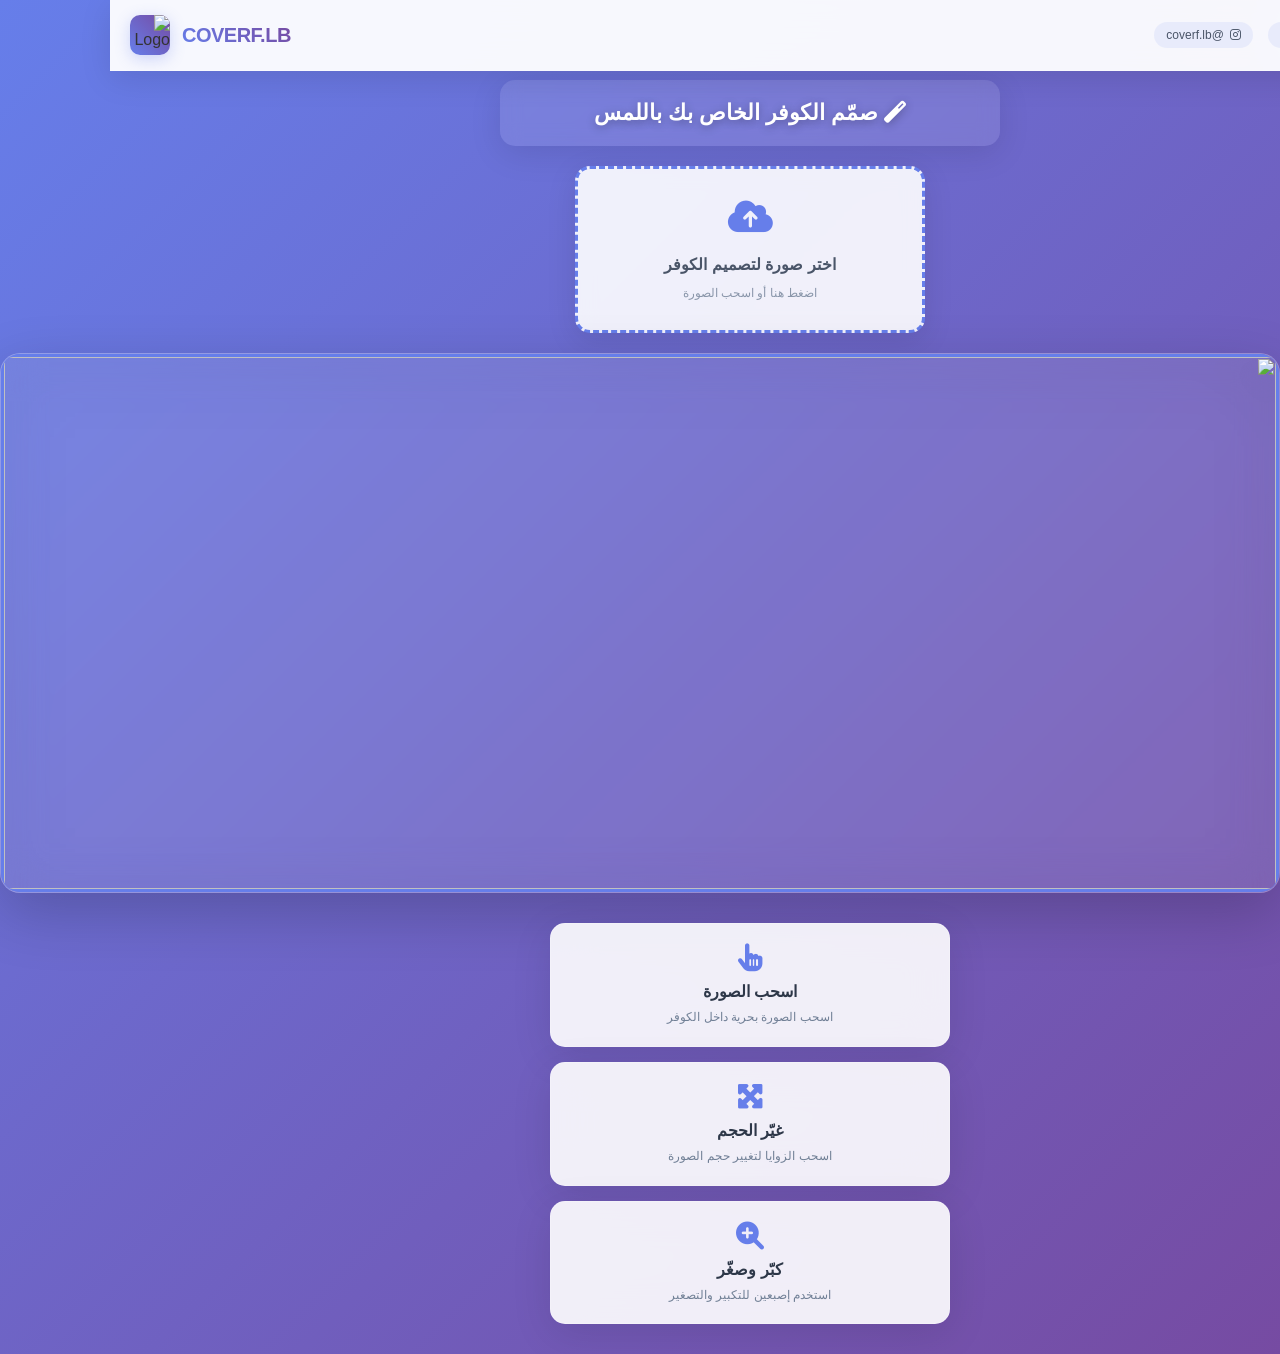
==== index.html @ 9c436636 "Add files via upload" ====
<!DOCTYPE html>
<html lang="ar">
<head>
  <meta charset="UTF-8" />
  <meta name="viewport" content="width=device-width, initial-scale=1.0" />
  <title>COVERF.LB - تصميم الكوفر</title>
  <link rel="stylesheet" href="style.css" />
  <link href="https://cdnjs.cloudflare.com/ajax/libs/font-awesome/6.0.0/css/all.min.css" rel="stylesheet">
</head>
<body>
  <header>
    <div class="contact-info">
      <span><i class="fas fa-phone"></i> 81 234 567</span>
      <span><i class="fab fa-instagram"></i> @coverf.lb</span>
    </div>
    <div class="logo-area">
      <div class="project-name">COVERF.LB</div>
      <img src="https://raw.githubusercontent.com/hassanfakih12345/coverf.lb/85bdb4f16e62a89a3a999e9afb97c471b215e4fc/logo.png" alt="Logo" />
    </div>
  </header>

  <div class="main-content">
    <h2><i class="fas fa-magic"></i> صمّم الكوفر الخاص بك باللمس</h2>

    <div class="upload-section">
      <label for="upload" class="upload-label">
        <i class="fas fa-cloud-upload-alt"></i>
        <span>اختر صورة لتصميم الكوفر</span>
        <small>اضغط هنا أو اسحب الصورة</small>
      </label>
      <input type="file" id="upload" accept="image/*" />
    </div>

    <div id="cover-container">
      <div id="user-image-wrapper" hidden>
        <img id="user-image" src="" alt="صورة الزبون" draggable="false" />
        <div class="resize-handle tl" title="تغيير الحجم من الزاوية العلوية اليسرى"></div>
        <div class="resize-handle tr" title="تغيير الحجم من الزاوية العلوية اليمنى"></div>
        <div class="resize-handle bl" title="تغيير الحجم من الزاوية السفلية اليسرى"></div>
        <div class="resize-handle br" title="تغيير الحجم من الزاوية السفلية اليمنى"></div>
      </div>
      <img src="https://raw.githubusercontent.com/hassanfakih12345/coverf.lb/97e899d6d6286a9e9ec61e008ecd0351687042ef/iphone%2011.png" id="template" />
    </div>

    <div class="instructions">
      <div class="instruction-card">
        <i class="fas fa-hand-pointer"></i>
        <h3>اسحب الصورة</h3>
        <p>اسحب الصورة بحرية داخل الكوفر</p>
      </div>
      <div class="instruction-card">
        <i class="fas fa-expand-arrows-alt"></i>
        <h3>غيّر الحجم</h3>
        <p>اسحب الزوايا لتغيير حجم الصورة</p>
      </div>
      <div class="instruction-card">
        <i class="fas fa-search-plus"></i>
        <h3>كبّر وصغّر</h3>
        <p>استخدم إصبعين للتكبير والتصغير</p>
      </div>
    </div>
  </div>

  <script src="script.js"></script>
</body>
</html>
---- style.css ----
* {
  margin: 0;
  padding: 0;
  box-sizing: border-box;
}

body {
  font-family: 'Segoe UI', Tahoma, Geneva, Verdana, sans-serif;
  direction: rtl;
  background: linear-gradient(135deg, #667eea 0%, #764ba2 100%);
  min-height: 100vh;
  user-select: none;
  color: #333;
  overflow-x: hidden;
}

header {
  display: flex;
  justify-content: space-between;
  align-items: center;
  background: rgba(255, 255, 255, 0.95);
  backdrop-filter: blur(20px);
  padding: 15px 20px;
  box-shadow: 0 8px 32px rgba(0, 0, 0, 0.1);
  border-bottom: 1px solid rgba(255, 255, 255, 0.2);
  position: fixed;
  top: 0;
  left: 0;
  right: 0;
  z-index: 1000;
  transition: transform 0.3s ease;
}

header.hidden {
  transform: translateY(-100%);
}

.logo-area {
  display: flex;
  align-items: center;
  gap: 12px;
  order: 2;
}

.logo-area img {
  width: 40px;
  height: 40px;
  border-radius: 10px;
  background: linear-gradient(45deg, #667eea, #764ba2);
  object-fit: cover;
  box-shadow: 0 4px 15px rgba(102, 126, 234, 0.3);
  transition: transform 0.3s ease;
}

.logo-area img:hover {
  transform: scale(1.05);
}

.project-name {
  color: #2d3748;
  font-weight: 700;
  font-size: 20px;
  letter-spacing: -0.5px;
  background: linear-gradient(45deg, #667eea, #764ba2);
  -webkit-background-clip: text;
  -webkit-text-fill-color: transparent;
  background-clip: text;
}

.contact-info {
  text-align: left;
  display: flex;
  gap: 15px;
  order: 1;
}

.contact-info span {
  display: flex;
  align-items: center;
  gap: 6px;
  padding: 6px 12px;
  background: rgba(102, 126, 234, 0.1);
  border-radius: 20px;
  font-size: 12px;
  font-weight: 500;
  color: #4a5568;
  transition: all 0.3s ease;
}

.contact-info span:hover {
  background: rgba(102, 126, 234, 0.2);
  transform: translateY(-2px);
}

.main-content {
  max-width: 1200px;
  margin: 0 auto;
  padding: 0 15px;
  margin-top: 80px;
}

h2 {
  text-align: center;
  padding: 20px 15px;
  margin: 15px 0;
  font-size: 22px;
  font-weight: 600;
  color: white;
  text-shadow: 0 2px 10px rgba(0, 0, 0, 0.3);
  background: rgba(255, 255, 255, 0.1);
  backdrop-filter: blur(10px);
  border-radius: 15px;
  margin: 15px auto;
  max-width: 500px;
  box-shadow: 0 8px 32px rgba(0, 0, 0, 0.1);
}

.upload-section {
  position: relative;
  margin: 20px auto;
  max-width: 350px;
}

.upload-label {
  display: flex;
  flex-direction: column;
  align-items: center;
  gap: 12px;
  padding: 30px 20px;
  background: rgba(255, 255, 255, 0.9);
  border: 3px dashed #667eea;
  border-radius: 15px;
  cursor: pointer;
  transition: all 0.3s ease;
  backdrop-filter: blur(10px);
  box-shadow: 0 8px 30px rgba(0, 0, 0, 0.1);
  text-align: center;
}

.upload-label:hover {
  background: rgba(255, 255, 255, 1);
  border-color: #764ba2;
  transform: translateY(-3px);
  box-shadow: 0 12px 40px rgba(0, 0, 0, 0.15);
}

.upload-label i {
  font-size: 36px;
  color: #667eea;
  margin-bottom: 8px;
}

.upload-label span {
  font-size: 16px;
  font-weight: 600;
  color: #4a5568;
}

.upload-label small {
  font-size: 12px;
  color: #718096;
  opacity: 0.8;
}

#upload {
  position: absolute;
  opacity: 0;
  pointer-events: none;
}

#cover-container {
  position: relative;
  width: 100vw;
  height: 60vh;
  margin: 20px 0;
  background: rgba(255, 255, 255, 0.1);
  backdrop-filter: blur(20px);
  border-radius: 20px;
  padding: 15px;
  box-shadow: 0 20px 60px rgba(0, 0, 0, 0.2);
  border: 1px solid rgba(255, 255, 255, 0.2);
  overflow: hidden;
  display: flex;
  align-items: center;
  justify-content: center;
  left: 50%;
  transform: translateX(-50%);
  max-width: 100vw;
}

#template {
  width: 100%;
  height: 100%;
  position: absolute;
  top: 0;
  left: 0;
  z-index: 2;
  pointer-events: none;
  border-radius: 12px;
  filter: drop-shadow(0 10px 30px rgba(0, 0, 0, 0.3));
  border: 3px solid #667eea;
  box-shadow: 0 0 0 2px rgba(102, 126, 234, 0.3);
  object-fit: contain;
  max-width: 100%;
  max-height: 100%;
}

#user-image-wrapper {
  position: absolute;
  top: 0;
  left: 0;
  z-index: 1;
  cursor: move;
  user-select: none;
  border-radius: 8px;
  overflow: hidden;
  box-shadow: 0 8px 25px rgba(0, 0, 0, 0.2);
  max-width: 100%;
  max-height: 100%;
  transform-origin: center;
}

#user-image {
  display: block;
  width: 200px;
  height: 280px;
  pointer-events: none;
  object-fit: cover;
  border-radius: 8px;
  max-width: 100%;
  max-height: 100%;
  transform-origin: center;
}

.resize-handle {
  width: 20px;
  height: 20px;
  background: linear-gradient(45deg, #667eea, #764ba2);
  border: 3px solid white;
  position: absolute;
  border-radius: 50%;
  z-index: 10;
  box-shadow: 0 4px 15px rgba(0, 0, 0, 0.3);
  transition: all 0.3s ease;
  cursor: pointer;
  touch-action: none;
}

.resize-handle:hover {
  transform: scale(1.2);
  box-shadow: 0 6px 20px rgba(0, 0, 0, 0.4);
}

.resize-handle.br {
  bottom: -10px;
  right: -10px;
  cursor: se-resize;
}

.resize-handle.bl {
  bottom: -10px;
  left: -10px;
  cursor: sw-resize;
}

.resize-handle.tr {
  top: -10px;
  right: -10px;
  cursor: ne-resize;
}

.resize-handle.tl {
  top: -10px;
  left: -10px;
  cursor: nw-resize;
}

.instructions {
  display: grid;
  grid-template-columns: 1fr;
  gap: 15px;
  margin: 30px auto;
  max-width: 400px;
}

.instruction-card {
  background: rgba(255, 255, 255, 0.9);
  backdrop-filter: blur(20px);
  padding: 20px 15px;
  border-radius: 15px;
  text-align: center;
  box-shadow: 0 10px 40px rgba(0, 0, 0, 0.1);
  border: 1px solid rgba(255, 255, 255, 0.2);
  transition: all 0.3s ease;
}

.instruction-card:hover {
  transform: translateY(-3px);
  box-shadow: 0 15px 50px rgba(0, 0, 0, 0.15);
  background: rgba(255, 255, 255, 1);
}

.instruction-card i {
  font-size: 28px;
  color: #667eea;
  margin-bottom: 10px;
  display: block;
}

.instruction-card h3 {
  font-size: 16px;
  font-weight: 600;
  color: #2d3748;
  margin-bottom: 8px;
}

.instruction-card p {
  font-size: 12px;
  color: #718096;
  line-height: 1.4;
}

/* Loading animation for upload */
.upload-label.loading {
  pointer-events: none;
  opacity: 0.7;
}

.upload-label.loading i {
  animation: spin 1s linear infinite;
}

@keyframes spin {
  from { transform: rotate(0deg); }
  to { transform: rotate(360deg); }
}

/* Success state for upload */
.upload-label.success {
  border-color: #48bb78;
  background: rgba(72, 187, 120, 0.1);
}

.upload-label.success i {
  color: #48bb78;
}

/* Smooth page load animation */
.main-content {
  animation: fadeInUp 0.8s ease-out;
}

@keyframes fadeInUp {
  from {
    opacity: 0;
    transform: translateY(30px);
  }
  to {
    opacity: 1;
    transform: translateY(0);
  }
}

/* Hover effects for instruction cards */
.instruction-card:hover i {
  transform: scale(1.1);
  transition: transform 0.3s ease;
}

/* Mobile-specific optimizations */
@media (max-width: 768px) {
  header {
    flex-direction: row;
    gap: 10px;
    padding: 10px 15px;
  }
  
  .contact-info {
    flex-direction: row;
    gap: 8px;
    order: 1;
  }
  
  .contact-info span {
    font-size: 10px;
    padding: 4px 8px;
    gap: 4px;
  }
  
  .project-name {
    font-size: 16px;
  }
  
  .logo-area {
    order: 2;
    gap: 8px;
  }
  
  .logo-area img {
    width: 30px;
    height: 30px;
  }
  
  .main-content {
    margin-top: 70px;
    padding: 0 10px;
  }
  
  #cover-container {
    width: 100vw;
    height: 50vh;
    margin: 15px 0;
    padding: 10px;
    left: 50%;
    transform: translateX(-50%);
  }
  
  h2 {
    font-size: 18px;
    padding: 15px 12px;
  }
  
  .upload-label {
    padding: 25px 15px;
  }
  
  .upload-label i {
    font-size: 32px;
  }
  
  .upload-label span {
    font-size: 14px;
  }
  
  .upload-label small {
    font-size: 11px;
  }
  
  #user-image {
    width: 150px;
    height: 200px;
  }
  
  .resize-handle {
    width: 18px;
    height: 18px;
  }
}

@media (max-width: 480px) {
  header {
    padding: 8px 12px;
  }
  
  .contact-info {
    gap: 6px;
  }
  
  .contact-info span {
    font-size: 9px;
    padding: 3px 6px;
  }
  
  .project-name {
    font-size: 14px;
  }
  
  .logo-area img {
    width: 28px;
    height: 28px;
  }
  
  .main-content {
    padding: 0 5px;
    margin-top: 65px;
  }
  
  #cover-container {
    width: 100vw;
    height: 45vh;
    margin: 10px 0;
    padding: 8px;
  }
  
  #user-image {
    width: 120px;
    height: 160px;
  }
  
  .instructions {
    margin: 20px auto;
  }
  
  .instruction-card {
    padding: 15px 12px;
  }
  
  .instruction-card i {
    font-size: 24px;
  }
  
  .instruction-card h3 {
    font-size: 14px;
  }
  
  .instruction-card p {
    font-size: 11px;
  }
}

/* Touch-friendly interactions */
@media (hover: none) and (pointer: coarse) {
  .resize-handle {
    width: 24px;
    height: 24px;
  }
  
  .upload-label {
    padding: 35px 25px;
  }
  
  #cover-container {
    height: 55vh;
  }
}

/* Custom scrollbar */
::-webkit-scrollbar {
  width: 6px;
}

::-webkit-scrollbar-track {
  background: rgba(255, 255, 255, 0.1);
  border-radius: 8px;
}

::-webkit-scrollbar-thumb {
  background: linear-gradient(45deg, #667eea, #764ba2);
  border-radius: 8px;
}

::-webkit-scrollbar-thumb:hover {
  background: linear-gradient(45deg, #764ba2, #667eea);
}
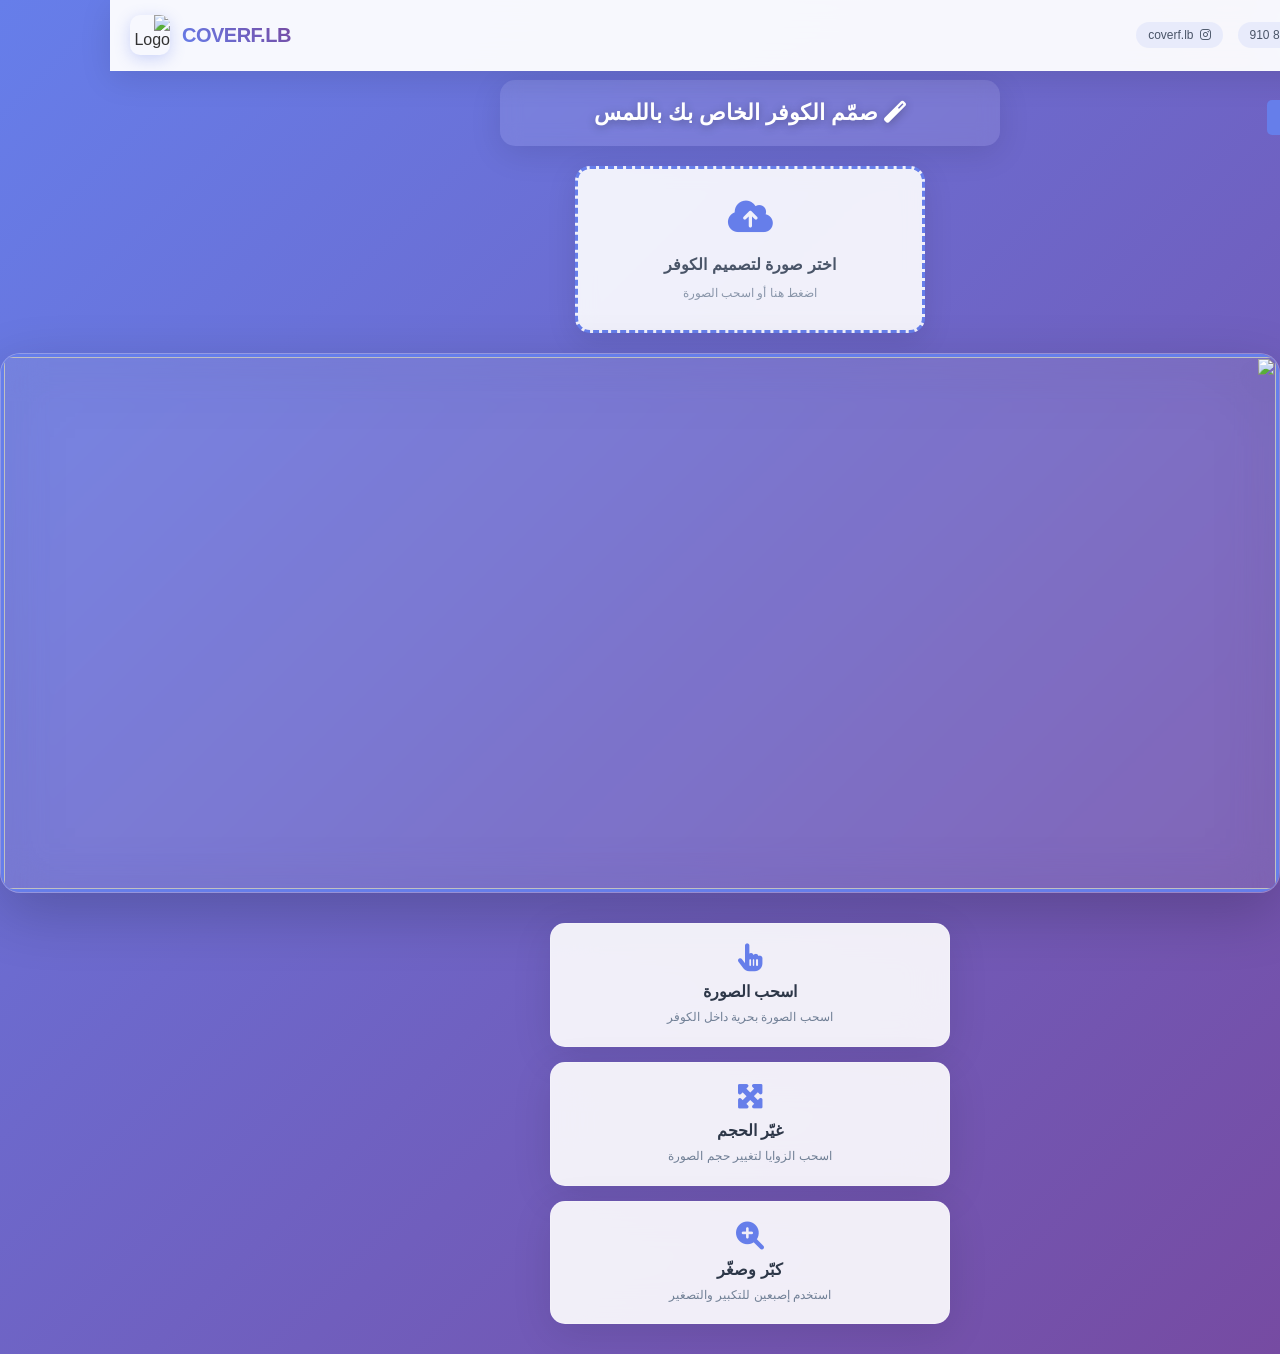
==== commit 53bb0488: "Add files via upload" ====
--- a/index.html
+++ b/index.html
@@ -10,8 +10,12 @@
 <body>
   <header>
     <div class="contact-info">
-      <span><i class="fas fa-phone"></i> 81 234 567</span>
-      <span><i class="fab fa-instagram"></i> @coverf.lb</span>
+      <a href="https://wa.me/96176896910" target="_blank" class="contact-link">
+        <span><i class="fas fa-phone"></i> +961 76 896 910</span>
+      </a>
+      <a href="https://www.instagram.com/coverf.lb?igsh=MTZxbmduejZoYmgzeQ%3D%3D&utm_source=qr" target="_blank" class="contact-link">
+        <span><i class="fab fa-instagram"></i> coverf.lb</span>
+      </a>
     </div>
     <div class="logo-area">
       <div class="project-name">COVERF.LB</div>
--- a/style.css
+++ b/style.css
@@ -46,10 +46,10 @@
   width: 40px;
   height: 40px;
   border-radius: 10px;
-  background: linear-gradient(45deg, #667eea, #764ba2);
   object-fit: cover;
   box-shadow: 0 4px 15px rgba(102, 126, 234, 0.3);
   transition: transform 0.3s ease;
+  background: transparent;
 }
 
 .logo-area img:hover {
@@ -72,6 +72,16 @@
   display: flex;
   gap: 15px;
   order: 1;
+}
+
+.contact-link {
+  text-decoration: none;
+  color: inherit;
+  transition: all 0.3s ease;
+}
+
+.contact-link:hover {
+  transform: translateY(-2px);
 }
 
 .contact-info span {
@@ -203,6 +213,10 @@
   object-fit: contain;
   max-width: 100%;
   max-height: 100%;
+  user-select: none;
+  -webkit-user-select: none;
+  -moz-user-select: none;
+  -ms-user-select: none;
 }
 
 #user-image-wrapper {
@@ -215,9 +229,10 @@
   border-radius: 8px;
   overflow: hidden;
   box-shadow: 0 8px 25px rgba(0, 0, 0, 0.2);
-  max-width: 100%;
-  max-height: 100%;
+  max-width: none;
+  max-height: none;
   transform-origin: center;
+  display: none;
 }
 
 #user-image {
@@ -227,14 +242,15 @@
   pointer-events: none;
   object-fit: cover;
   border-radius: 8px;
-  max-width: 100%;
-  max-height: 100%;
+  max-width: none;
+  max-height: none;
   transform-origin: center;
+  background-color: rgba(255, 255, 255, 0.1);
 }
 
 .resize-handle {
-  width: 20px;
-  height: 20px;
+  width: 24px;
+  height: 24px;
   background: linear-gradient(45deg, #667eea, #764ba2);
   border: 3px solid white;
   position: absolute;
@@ -244,34 +260,44 @@
   transition: all 0.3s ease;
   cursor: pointer;
   touch-action: none;
+  user-select: none;
+  -webkit-user-select: none;
+  -moz-user-select: none;
+  -ms-user-select: none;
 }
 
 .resize-handle:hover {
-  transform: scale(1.2);
-  box-shadow: 0 6px 20px rgba(0, 0, 0, 0.4);
+  transform: scale(1.3);
+  box-shadow: 0 8px 25px rgba(0, 0, 0, 0.4);
+  background: linear-gradient(45deg, #764ba2, #667eea);
+}
+
+.resize-handle:active {
+  transform: scale(1.1);
+  box-shadow: 0 6px 20px rgba(0, 0, 0, 0.5);
 }
 
 .resize-handle.br {
-  bottom: -10px;
-  right: -10px;
+  bottom: -12px;
+  right: -12px;
   cursor: se-resize;
 }
 
 .resize-handle.bl {
-  bottom: -10px;
-  left: -10px;
+  bottom: -12px;
+  left: -12px;
   cursor: sw-resize;
 }
 
 .resize-handle.tr {
-  top: -10px;
-  right: -10px;
+  top: -12px;
+  right: -12px;
   cursor: ne-resize;
 }
 
 .resize-handle.tl {
-  top: -10px;
-  left: -10px;
+  top: -12px;
+  left: -12px;
   cursor: nw-resize;
 }
 
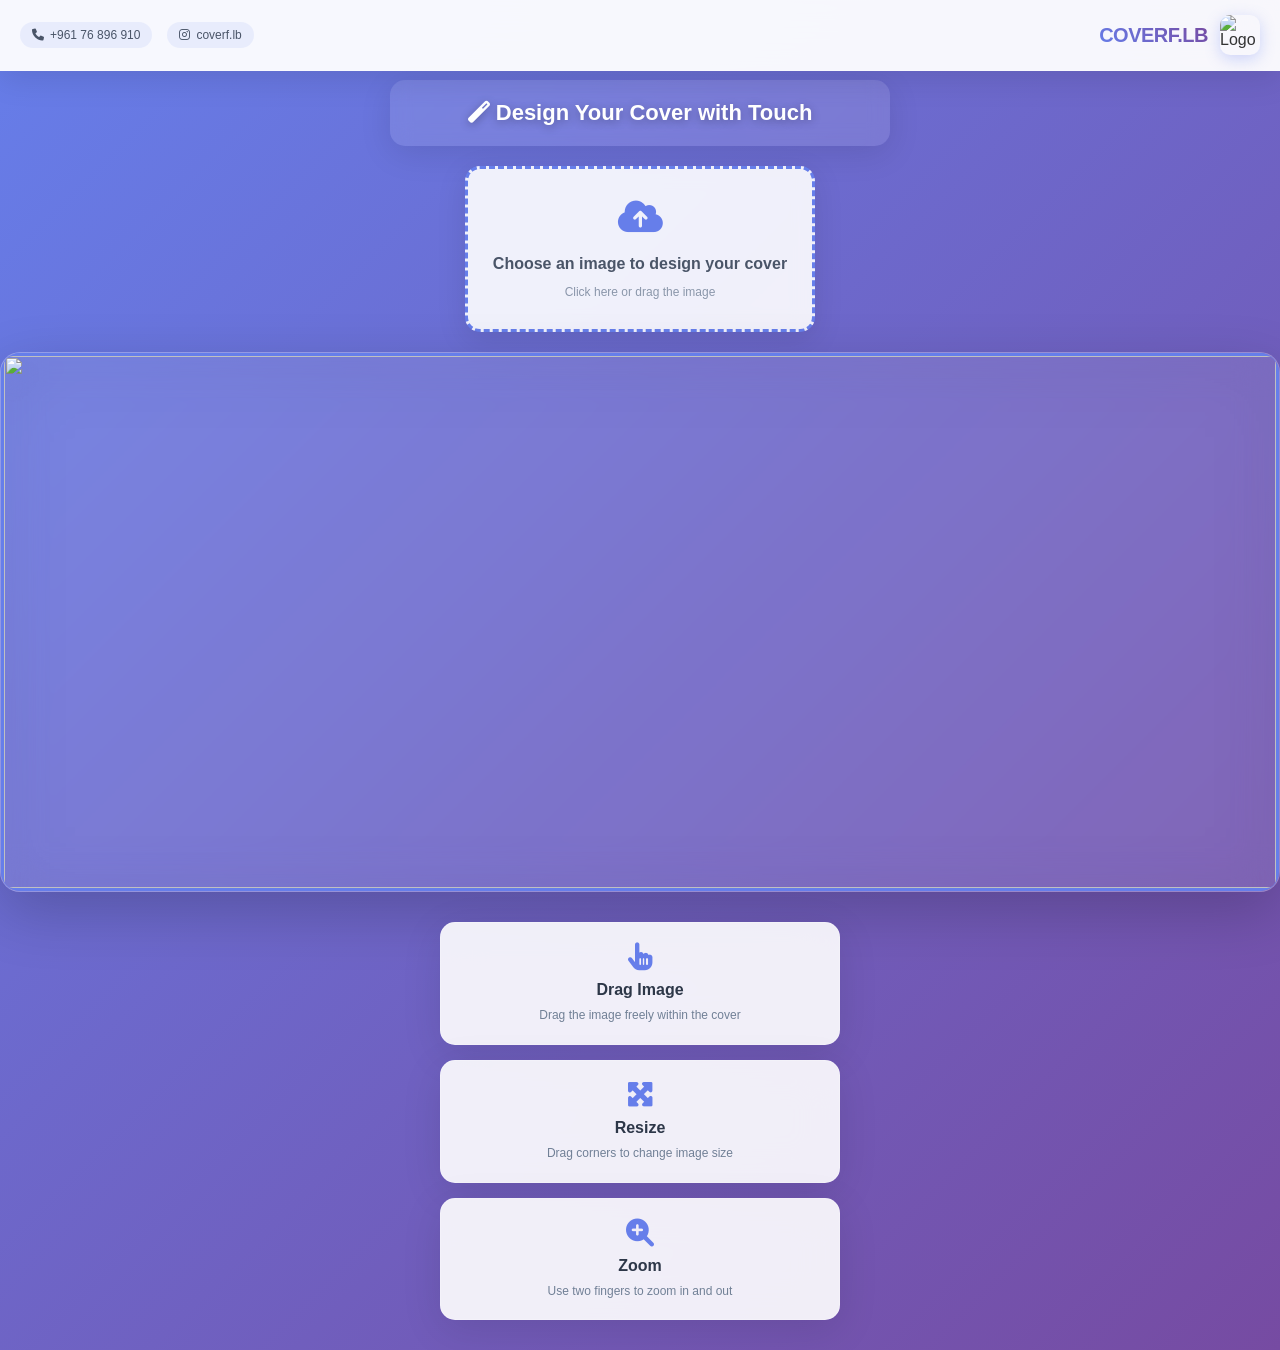
==== commit 30a85cc1: "Add files via upload" ====
--- a/index.html
+++ b/index.html
@@ -1,9 +1,9 @@
 <!DOCTYPE html>
-<html lang="ar">
+<html lang="en">
 <head>
   <meta charset="UTF-8" />
   <meta name="viewport" content="width=device-width, initial-scale=1.0" />
-  <title>COVERF.LB - تصميم الكوفر</title>
+  <title>COVERF.LB - Cover Design</title>
   <link rel="stylesheet" href="style.css" />
   <link href="https://cdnjs.cloudflare.com/ajax/libs/font-awesome/6.0.0/css/all.min.css" rel="stylesheet">
 </head>
@@ -19,29 +19,29 @@
     </div>
     <div class="logo-area">
       <div class="project-name">COVERF.LB</div>
-      <img src="https://raw.githubusercontent.com/hassanfakih12345/coverf.lb/85bdb4f16e62a89a3a999e9afb97c471b215e4fc/logo.png" alt="Logo" />
+      <img src="https://raw.githubusercontent.com/hassanfakih12345/coverf.lb/85bdb4f16e62a89a3a999e9afb97c471b2154fc/logo.png" alt="Logo" />
     </div>
   </header>
 
   <div class="main-content">
-    <h2><i class="fas fa-magic"></i> صمّم الكوفر الخاص بك باللمس</h2>
+    <h2><i class="fas fa-magic"></i> Design Your Cover with Touch</h2>
 
     <div class="upload-section">
       <label for="upload" class="upload-label">
         <i class="fas fa-cloud-upload-alt"></i>
-        <span>اختر صورة لتصميم الكوفر</span>
-        <small>اضغط هنا أو اسحب الصورة</small>
+        <span>Choose an image to design your cover</span>
+        <small>Click here or drag the image</small>
       </label>
       <input type="file" id="upload" accept="image/*" />
     </div>
 
     <div id="cover-container">
       <div id="user-image-wrapper" hidden>
-        <img id="user-image" src="" alt="صورة الزبون" draggable="false" />
-        <div class="resize-handle tl" title="تغيير الحجم من الزاوية العلوية اليسرى"></div>
-        <div class="resize-handle tr" title="تغيير الحجم من الزاوية العلوية اليمنى"></div>
-        <div class="resize-handle bl" title="تغيير الحجم من الزاوية السفلية اليسرى"></div>
-        <div class="resize-handle br" title="تغيير الحجم من الزاوية السفلية اليمنى"></div>
+        <img id="user-image" src="" alt="Customer Image" draggable="false" />
+        <div class="resize-handle tl" title="Resize from top-left corner"></div>
+        <div class="resize-handle tr" title="Resize from top-right corner"></div>
+        <div class="resize-handle bl" title="Resize from bottom-left corner"></div>
+        <div class="resize-handle br" title="Resize from bottom-right corner"></div>
       </div>
       <img src="https://raw.githubusercontent.com/hassanfakih12345/coverf.lb/97e899d6d6286a9e9ec61e008ecd0351687042ef/iphone%2011.png" id="template" />
     </div>
@@ -49,18 +49,18 @@
     <div class="instructions">
       <div class="instruction-card">
         <i class="fas fa-hand-pointer"></i>
-        <h3>اسحب الصورة</h3>
-        <p>اسحب الصورة بحرية داخل الكوفر</p>
+        <h3>Drag Image</h3>
+        <p>Drag the image freely within the cover</p>
       </div>
       <div class="instruction-card">
         <i class="fas fa-expand-arrows-alt"></i>
-        <h3>غيّر الحجم</h3>
-        <p>اسحب الزوايا لتغيير حجم الصورة</p>
+        <h3>Resize</h3>
+        <p>Drag corners to change image size</p>
       </div>
       <div class="instruction-card">
         <i class="fas fa-search-plus"></i>
-        <h3>كبّر وصغّر</h3>
-        <p>استخدم إصبعين للتكبير والتصغير</p>
+        <h3>Zoom</h3>
+        <p>Use two fingers to zoom in and out</p>
       </div>
     </div>
   </div>
--- a/style.css
+++ b/style.css
@@ -6,7 +6,7 @@
 
 body {
   font-family: 'Segoe UI', Tahoma, Geneva, Verdana, sans-serif;
-  direction: rtl;
+  direction: ltr;
   background: linear-gradient(135deg, #667eea 0%, #764ba2 100%);
   min-height: 100vh;
   user-select: none;
@@ -68,7 +68,7 @@
 }
 
 .contact-info {
-  text-align: left;
+  text-align: right;
   display: flex;
   gap: 15px;
   order: 1;
@@ -405,6 +405,7 @@
     flex-direction: row;
     gap: 8px;
     order: 1;
+    text-align: right;
   }
   
   .contact-info span {
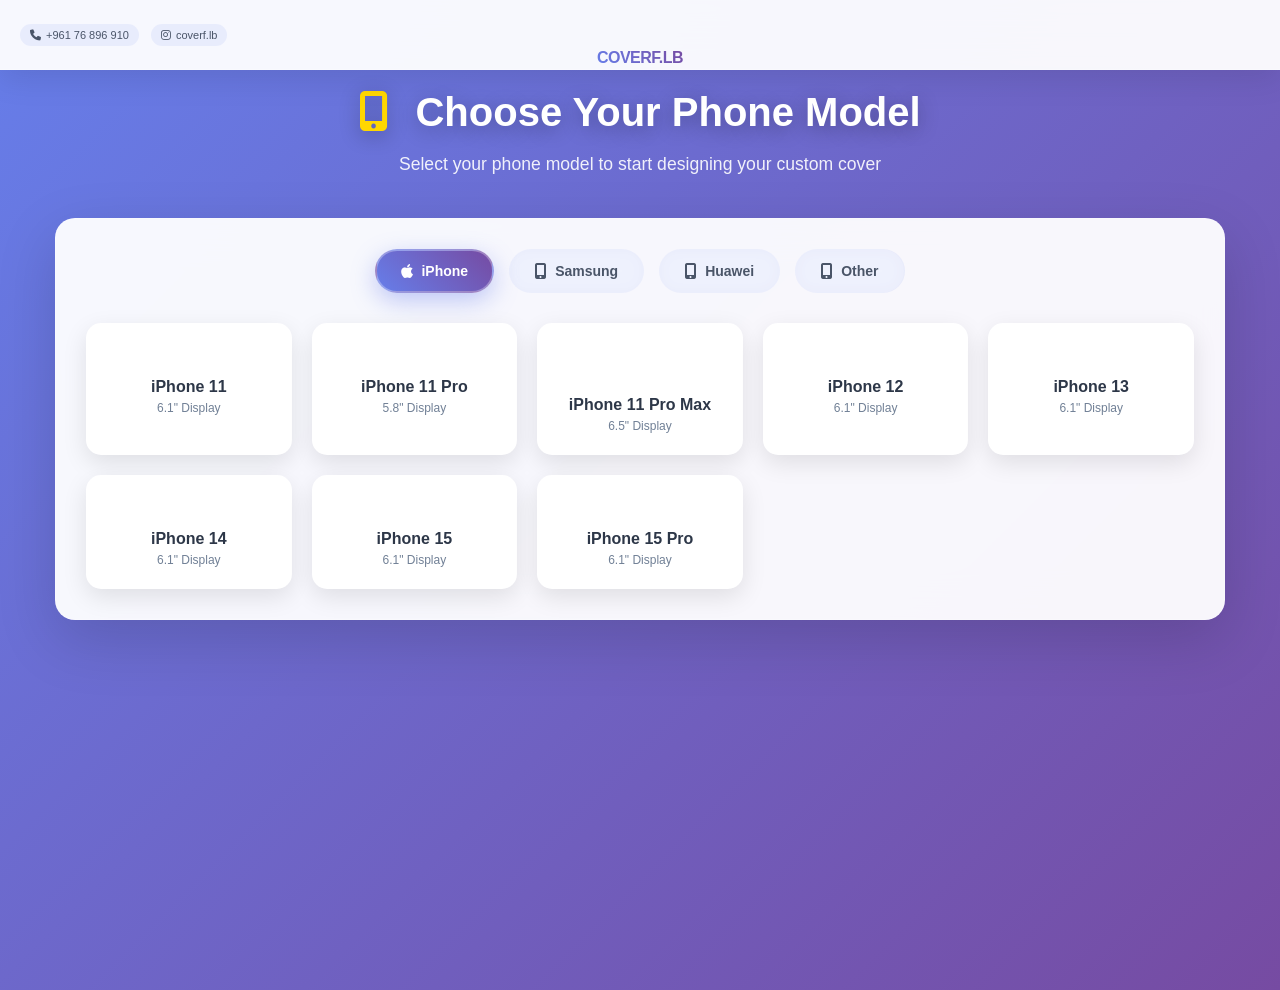
==== commit e850b6d0: "Add files via upload" ====
--- a/index.html
+++ b/index.html
@@ -3,8 +3,8 @@
 <head>
   <meta charset="UTF-8" />
   <meta name="viewport" content="width=device-width, initial-scale=1.0" />
-  <title>COVERF.LB - Cover Design</title>
-  <link rel="stylesheet" href="style.css" />
+  <title>COVERF.LB - Choose Your Phone Model</title>
+  <link rel="stylesheet" href="phone-selector.css" />
   <link href="https://cdnjs.cloudflare.com/ajax/libs/font-awesome/6.0.0/css/all.min.css" rel="stylesheet">
 </head>
 <body>
@@ -18,53 +18,249 @@
       </a>
     </div>
     <div class="logo-area">
+      <img src="https://raw.githubusercontent.com/hassanfakih12345/coverf.lb/bba1f0562d107ee706dccc9d6d6a832a31b62d5b/LOGO/logo.png" alt="Logo" />
       <div class="project-name">COVERF.LB</div>
-      <img src="https://raw.githubusercontent.com/hassanfakih12345/coverf.lb/85bdb4f16e62a89a3a999e9afb97c471b2154fc/logo.png" alt="Logo" />
     </div>
   </header>
 
   <div class="main-content">
-    <h2><i class="fas fa-magic"></i> Design Your Cover with Touch</h2>
-
-    <div class="upload-section">
-      <label for="upload" class="upload-label">
-        <i class="fas fa-cloud-upload-alt"></i>
-        <span>Choose an image to design your cover</span>
-        <small>Click here or drag the image</small>
-      </label>
-      <input type="file" id="upload" accept="image/*" />
-    </div>
-
-    <div id="cover-container">
-      <div id="user-image-wrapper" hidden>
-        <img id="user-image" src="" alt="Customer Image" draggable="false" />
-        <div class="resize-handle tl" title="Resize from top-left corner"></div>
-        <div class="resize-handle tr" title="Resize from top-right corner"></div>
-        <div class="resize-handle bl" title="Resize from bottom-left corner"></div>
-        <div class="resize-handle br" title="Resize from bottom-right corner"></div>
+    <div class="hero-section">
+      <h1><i class="fas fa-mobile-alt"></i> Choose Your Phone Model</h1>
+      <p>Select your phone model to start designing your custom cover</p>
+    </div>
+
+    <div class="phone-categories">
+      <div class="category-tabs">
+        <button class="tab-btn active" data-category="iphone">
+          <i class="fab fa-apple"></i>
+          iPhone
+        </button>
+        <button class="tab-btn" data-category="samsung">
+          <i class="fas fa-mobile-alt"></i>
+          Samsung
+        </button>
+        <button class="tab-btn" data-category="huawei">
+          <i class="fas fa-mobile-alt"></i>
+          Huawei
+        </button>
+        <button class="tab-btn" data-category="other">
+          <i class="fas fa-mobile-alt"></i>
+          Other
+        </button>
       </div>
-      <img src="https://raw.githubusercontent.com/hassanfakih12345/coverf.lb/97e899d6d6286a9e9ec61e008ecd0351687042ef/iphone%2011.png" id="template" />
-    </div>
-
-    <div class="instructions">
-      <div class="instruction-card">
-        <i class="fas fa-hand-pointer"></i>
-        <h3>Drag Image</h3>
-        <p>Drag the image freely within the cover</p>
+
+      <div class="phone-grid">
+        <!-- iPhone Models -->
+        <div class="phone-category active" id="iphone">
+          <div class="phone-card" data-model="iphone-11">
+            <div class="phone-image">
+              <img src="https://raw.githubusercontent.com/hassanfakih12345/coverf.lb/7ed19a46e41daa5d36f8bb9c9ab5a5c160fdb34c/Phones/iphone%2011.png" alt="iPhone 11" />
+            </div>
+            <div class="phone-info">
+              <h3>iPhone 11</h3>
+              <p>6.1" Display</p>
+            </div>
+          </div>
+          
+          <div class="phone-card" data-model="iphone-11-pro">
+            <div class="phone-image">
+              <img src="https://raw.githubusercontent.com/hassanfakih12345/coverf.lb/7ed19a46e41daa5d36f8bb9c9ab5a5c160fdb34c/Phones/iphone%2011%20pro.png" alt="iPhone 11 Pro" />
+            </div>
+            <div class="phone-info">
+              <h3>iPhone 11 Pro</h3>
+              <p>5.8" Display</p>
+            </div>
+          </div>
+          
+          <div class="phone-card" data-model="iphone-11-pro-max">
+            <div class="phone-image">
+              <img src="https://raw.githubusercontent.com/hassanfakih12345/coverf.lb/7ed19a46e41daa5d36f8bb9c9ab5a5c160fdb34c/Phones/iphone%2011%20pro%20max.png" alt="iPhone 11 Pro Max" />
+            </div>
+            <div class="phone-info">
+              <h3>iPhone 11 Pro Max</h3>
+              <p>6.5" Display</p>
+            </div>
+          </div>
+          
+          <div class="phone-card" data-model="iphone-12">
+            <div class="phone-image">
+              <img src="https://raw.githubusercontent.com/hassanfakih12345/coverf.lb/7ed19a46e41daa5d36f8bb9c9ab5a5c160fdb34c/Phones/iphone%2011.png" alt="iPhone 12" />
+            </div>
+            <div class="phone-info">
+              <h3>iPhone 12</h3>
+              <p>6.1" Display</p>
+            </div>
+          </div>
+          
+          <div class="phone-card" data-model="iphone-13">
+            <div class="phone-image">
+              <img src="https://raw.githubusercontent.com/hassanfakih12345/coverf.lb/7ed19a46e41daa5d36f8bb9c9ab5a5c160fdb34c/Phones/iphone%2011.png" alt="iPhone 13" />
+            </div>
+            <div class="phone-info">
+              <h3>iPhone 13</h3>
+              <p>6.1" Display</p>
+            </div>
+          </div>
+          
+          <div class="phone-card" data-model="iphone-14">
+            <div class="phone-image">
+              <img src="https://raw.githubusercontent.com/hassanfakih12345/coverf.lb/7ed19a46e41daa5d36f8bb9c9ab5a5c160fdb34c/Phones/iphone%2011.png" alt="iPhone 14" />
+            </div>
+            <div class="phone-info">
+              <h3>iPhone 14</h3>
+              <p>6.1" Display</p>
+            </div>
+          </div>
+          
+          <div class="phone-card" data-model="iphone-15">
+            <div class="phone-image">
+              <img src="https://raw.githubusercontent.com/hassanfakih12345/coverf.lb/7ed19a46e41daa5d36f8bb9c9ab5a5c160fdb34c/Phones/iphone%2011.png" alt="iPhone 15" />
+            </div>
+            <div class="phone-info">
+              <h3>iPhone 15</h3>
+              <p>6.1" Display</p>
+            </div>
+          </div>
+          
+          <div class="phone-card" data-model="iphone-15-pro">
+            <div class="phone-image">
+              <img src="https://raw.githubusercontent.com/hassanfakih12345/coverf.lb/7ed19a46e41daa5d36f8bb9c9ab5a5c160fdb34c/Phones/iphone%2011.png" alt="iPhone 15 Pro" />
+            </div>
+            <div class="phone-info">
+              <h3>iPhone 15 Pro</h3>
+              <p>6.1" Display</p>
+            </div>
+          </div>
+        </div>
+
+        <!-- Samsung Models -->
+        <div class="phone-category" id="samsung">
+          <div class="phone-card" data-model="galaxy-s21">
+            <div class="phone-image">
+              <img src="https://raw.githubusercontent.com/hassanfakih12345/coverf.lb/7ed19a46e41daa5d36f8bb9c9ab5a5c160fdb34c/Phones/iphone%2011.png" alt="Galaxy S21" />
+            </div>
+            <div class="phone-info">
+              <h3>Galaxy S21</h3>
+              <p>6.2" Display</p>
+            </div>
+          </div>
+          
+          <div class="phone-card" data-model="galaxy-s22">
+            <div class="phone-image">
+              <img src="https://raw.githubusercontent.com/hassanfakih12345/coverf.lb/7ed19a46e41daa5d36f8bb9c9ab5a5c160fdb34c/Phones/iphone%2011.png" alt="Galaxy S22" />
+            </div>
+            <div class="phone-info">
+              <h3>Galaxy S22</h3>
+              <p>6.1" Display</p>
+            </div>
+          </div>
+          
+          <div class="phone-card" data-model="galaxy-s23">
+            <div class="phone-image">
+              <img src="https://raw.githubusercontent.com/hassanfakih12345/coverf.lb/7ed19a46e41daa5d36f8bb9c9ab5a5c160fdb34c/Phones/iphone%2011.png" alt="Galaxy S23" />
+            </div>
+            <div class="phone-info">
+              <h3>Galaxy S23</h3>
+              <p>6.1" Display</p>
+            </div>
+          </div>
+          
+          <div class="phone-card" data-model="galaxy-s24">
+            <div class="phone-image">
+              <img src="https://raw.githubusercontent.com/hassanfakih12345/coverf.lb/7ed19a46e41daa5d36f8bb9c9ab5a5c160fdb34c/Phones/iphone%2011.png" alt="Galaxy S24" />
+            </div>
+            <div class="phone-info">
+              <h3>Galaxy S24</h3>
+              <p>6.2" Display</p>
+            </div>
+          </div>
+        </div>
+
+        <!-- Huawei Models -->
+        <div class="phone-category" id="huawei">
+          <div class="phone-card" data-model="p40">
+            <div class="phone-image">
+              <img src="https://raw.githubusercontent.com/hassanfakih12345/coverf.lb/7ed19a46e41daa5d36f8bb9c9ab5a5c160fdb34c/Phones/iphone%2011.png" alt="Huawei P40" />
+            </div>
+            <div class="phone-info">
+              <h3>Huawei P40</h3>
+              <p>6.1" Display</p>
+            </div>
+          </div>
+          
+          <div class="phone-card" data-model="p50">
+            <div class="phone-image">
+              <img src="https://raw.githubusercontent.com/hassanfakih12345/coverf.lb/7ed19a46e41daa5d36f8bb9c9ab5a5c160fdb34c/Phones/iphone%2011.png" alt="Huawei P50" />
+            </div>
+            <div class="phone-info">
+              <h3>Huawei P50</h3>
+              <p>6.5" Display</p>
+            </div>
+          </div>
+          
+          <div class="phone-card" data-model="mate-40">
+            <div class="phone-image">
+              <img src="https://raw.githubusercontent.com/hassanfakih12345/coverf.lb/7ed19a46e41daa5d36f8bb9c9ab5a5c160fdb34c/Phones/iphone%2011.png" alt="Huawei Mate 40" />
+            </div>
+            <div class="phone-info">
+              <h3>Huawei Mate 40</h3>
+              <p>6.5" Display</p>
+            </div>
+          </div>
+        </div>
+
+        <!-- Other Models -->
+        <div class="phone-category" id="other">
+          <div class="phone-card" data-model="google-pixel">
+            <div class="phone-image">
+              <img src="https://raw.githubusercontent.com/hassanfakih12345/coverf.lb/7ed19a46e41daa5d36f8bb9c9ab5a5c160fdb34c/Phones/iphone%2011.png" alt="Google Pixel" />
+            </div>
+            <div class="phone-info">
+              <h3>Google Pixel</h3>
+              <p>6.0" Display</p>
+            </div>
+          </div>
+          
+          <div class="phone-card" data-model="oneplus">
+            <div class="phone-image">
+              <img src="https://raw.githubusercontent.com/hassanfakih12345/coverf.lb/7ed19a46e41daa5d36f8bb9c9ab5a5c160fdb34c/Phones/iphone%2011.png" alt="OnePlus" />
+            </div>
+            <div class="phone-info">
+              <h3>OnePlus</h3>
+              <p>6.7" Display</p>
+            </div>
+          </div>
+          
+          <div class="phone-card" data-model="xiaomi">
+            <div class="phone-image">
+              <img src="https://raw.githubusercontent.com/hassanfakih12345/coverf.lb/7ed19a46e41daa5d36f8bb9c9ab5a5c160fdb34c/Phones/iphone%2011.png" alt="Xiaomi" />
+            </div>
+            <div class="phone-info">
+              <h3>Xiaomi</h3>
+              <p>6.67" Display</p>
+            </div>
+          </div>
+        </div>
       </div>
-      <div class="instruction-card">
-        <i class="fas fa-expand-arrows-alt"></i>
-        <h3>Resize</h3>
-        <p>Drag corners to change image size</p>
+    </div>
+
+    <div class="selected-phone-info" id="selected-phone-info" style="display: none;">
+      <div class="selected-phone-card">
+        <div class="selected-phone-image">
+          <img id="selected-phone-img" src="" alt="Selected Phone" />
+        </div>
+        <div class="selected-phone-details">
+          <h2 id="selected-phone-name">Phone Name</h2>
+          <p id="selected-phone-specs">Phone Specifications</p>
+          <button class="start-design-btn" onclick="startDesign()">
+            <i class="fas fa-paint-brush"></i>
+            Start Designing
+          </button>
+        </div>
       </div>
-      <div class="instruction-card">
-        <i class="fas fa-search-plus"></i>
-        <h3>Zoom</h3>
-        <p>Use two fingers to zoom in and out</p>
-      </div>
     </div>
   </div>
 
-  <script src="script.js"></script>
+  <script src="phone-selector.js"></script>
 </body>
 </html>
--- a/phone-selector.css
+++ b/phone-selector.css
@@ -0,0 +1,667 @@
+* {
+  margin: 0;
+  padding: 0;
+  box-sizing: border-box;
+}
+
+body {
+  font-family: 'Segoe UI', Tahoma, Geneva, Verdana, sans-serif;
+  direction: ltr;
+  background: linear-gradient(135deg, #667eea 0%, #764ba2 100%);
+  min-height: 100vh;
+  user-select: none;
+  color: #333;
+  overflow-x: hidden;
+}
+
+header {
+  display: flex;
+  justify-content: space-between;
+  align-items: center;
+  background: rgba(255, 255, 255, 0.95);
+  backdrop-filter: blur(20px);
+  padding: 12px 20px;
+  box-shadow: 0 8px 32px rgba(0, 0, 0, 0.1);
+  border-bottom: 1px solid rgba(255, 255, 255, 0.2);
+  position: fixed;
+  top: 0;
+  left: 0;
+  right: 0;
+  z-index: 1000;
+  transition: transform 0.3s ease;
+  min-height: 70px;
+}
+
+header.hidden {
+  transform: translateY(-100%);
+}
+
+.contact-info {
+  text-align: right;
+  display: flex;
+  gap: 12px;
+  order: 1;
+  flex: 1;
+  justify-content: flex-start;
+}
+
+.logo-area {
+  display: flex;
+  flex-direction: column;
+  align-items: center;
+  gap: 6px;
+  order: 2;
+  position: absolute;
+  left: 50%;
+  transform: translateX(-50%);
+  z-index: 1001;
+}
+
+.logo-area img {
+  width: 40px;
+  height: 40px;
+  border-radius: 10px;
+  object-fit: contain;
+  box-shadow: 0 4px 15px rgba(102, 126, 234, 0.3);
+  transition: transform 0.3s ease;
+  background: transparent;
+}
+
+.logo-area img:hover {
+  transform: scale(1.05);
+}
+
+.project-name {
+  color: #2d3748;
+  font-weight: 700;
+  font-size: 16px;
+  letter-spacing: -0.5px;
+  background: linear-gradient(45deg, #667eea, #764ba2);
+  -webkit-background-clip: text;
+  -webkit-text-fill-color: transparent;
+  background-clip: text;
+  line-height: 1;
+  white-space: nowrap;
+}
+
+.contact-link {
+  text-decoration: none;
+  color: inherit;
+  transition: all 0.3s ease;
+}
+
+.contact-link:hover {
+  transform: translateY(-2px);
+}
+
+.contact-info span {
+  display: flex;
+  align-items: center;
+  gap: 5px;
+  padding: 5px 10px;
+  background: rgba(102, 126, 234, 0.1);
+  border-radius: 15px;
+  font-size: 11px;
+  font-weight: 500;
+  color: #4a5568;
+  transition: all 0.3s ease;
+  white-space: nowrap;
+}
+
+.contact-info span:hover {
+  background: rgba(102, 126, 234, 0.2);
+  transform: translateY(-2px);
+}
+
+.main-content {
+  max-width: 1200px;
+  margin: 0 auto;
+  padding: 0 15px;
+  margin-top: 100px;
+}
+
+.hero-section {
+  text-align: center;
+  margin-bottom: 40px;
+  animation: fadeInUp 0.8s ease-out;
+}
+
+.hero-section h1 {
+  font-size: 2.5rem;
+  font-weight: 700;
+  color: white;
+  margin-bottom: 15px;
+  text-shadow: 0 4px 20px rgba(0, 0, 0, 0.3);
+}
+
+.hero-section h1 i {
+  margin-right: 15px;
+  color: #ffd700;
+}
+
+.hero-section p {
+  font-size: 1.1rem;
+  color: rgba(255, 255, 255, 0.9);
+  max-width: 600px;
+  margin: 0 auto;
+  line-height: 1.6;
+}
+
+.phone-categories {
+  background: rgba(255, 255, 255, 0.95);
+  backdrop-filter: blur(20px);
+  border-radius: 20px;
+  padding: 30px;
+  box-shadow: 0 20px 60px rgba(0, 0, 0, 0.15);
+  border: 1px solid rgba(255, 255, 255, 0.2);
+  animation: fadeInUp 1s ease-out 0.2s both;
+}
+
+.category-tabs {
+  display: flex;
+  justify-content: center;
+  gap: 15px;
+  margin-bottom: 30px;
+  flex-wrap: wrap;
+}
+
+.tab-btn {
+  display: flex;
+  align-items: center;
+  gap: 8px;
+  padding: 12px 24px;
+  background: rgba(102, 126, 234, 0.1);
+  border: 2px solid transparent;
+  border-radius: 25px;
+  color: #4a5568;
+  font-weight: 600;
+  font-size: 14px;
+  cursor: pointer;
+  transition: all 0.3s ease;
+  backdrop-filter: blur(10px);
+}
+
+.tab-btn:hover {
+  background: rgba(102, 126, 234, 0.2);
+  transform: translateY(-2px);
+  box-shadow: 0 8px 25px rgba(102, 126, 234, 0.3);
+}
+
+.tab-btn.active {
+  background: linear-gradient(45deg, #667eea, #764ba2);
+  color: white;
+  border-color: rgba(255, 255, 255, 0.3);
+  box-shadow: 0 8px 25px rgba(102, 126, 234, 0.4);
+}
+
+.tab-btn i {
+  font-size: 16px;
+}
+
+.phone-grid {
+  position: relative;
+}
+
+.phone-category {
+  display: none;
+  grid-template-columns: repeat(auto-fit, minmax(200px, 1fr));
+  gap: 20px;
+  animation: fadeIn 0.5s ease-out;
+}
+
+.phone-category.active {
+  display: grid;
+}
+
+.phone-card {
+  background: white;
+  border-radius: 15px;
+  padding: 20px;
+  text-align: center;
+  cursor: pointer;
+  transition: all 0.3s ease;
+  box-shadow: 0 8px 25px rgba(0, 0, 0, 0.1);
+  border: 2px solid transparent;
+  position: relative;
+  overflow: hidden;
+}
+
+.phone-card::before {
+  content: '';
+  position: absolute;
+  top: 0;
+  left: 0;
+  right: 0;
+  height: 3px;
+  background: linear-gradient(45deg, #667eea, #764ba2);
+  transform: scaleX(0);
+  transition: transform 0.3s ease;
+}
+
+.phone-card:hover {
+  transform: translateY(-5px);
+  box-shadow: 0 15px 40px rgba(0, 0, 0, 0.15);
+  border-color: rgba(102, 126, 234, 0.3);
+}
+
+.phone-card:hover::before {
+  transform: scaleX(1);
+}
+
+.phone-card.selected {
+  border-color: #667eea;
+  background: linear-gradient(135deg, rgba(102, 126, 234, 0.05), rgba(118, 75, 162, 0.05));
+  box-shadow: 0 15px 40px rgba(102, 126, 234, 0.2);
+}
+
+.phone-card.selected::before {
+  transform: scaleX(1);
+}
+
+.phone-image {
+  margin-bottom: 15px;
+  position: relative;
+}
+
+.phone-image img {
+  width: 100%;
+  max-width: 120px;
+  height: auto;
+  object-fit: contain;
+  transition: transform 0.3s ease;
+}
+
+.phone-card:hover .phone-image img {
+  transform: scale(1.05);
+}
+
+.phone-info h3 {
+  font-size: 16px;
+  font-weight: 600;
+  color: #2d3748;
+  margin-bottom: 5px;
+}
+
+.phone-info p {
+  font-size: 12px;
+  color: #718096;
+  font-weight: 500;
+}
+
+.selected-phone-info {
+  margin-top: 40px;
+  animation: fadeInUp 0.8s ease-out;
+}
+
+.selected-phone-card {
+  background: rgba(255, 255, 255, 0.95);
+  backdrop-filter: blur(20px);
+  border-radius: 20px;
+  padding: 30px;
+  display: flex;
+  align-items: center;
+  gap: 30px;
+  box-shadow: 0 20px 60px rgba(0, 0, 0, 0.15);
+  border: 1px solid rgba(255, 255, 255, 0.2);
+}
+
+.selected-phone-image {
+  flex-shrink: 0;
+}
+
+.selected-phone-image img {
+  width: 150px;
+  height: auto;
+  object-fit: contain;
+}
+
+.selected-phone-details {
+  flex: 1;
+}
+
+.selected-phone-details h2 {
+  font-size: 24px;
+  font-weight: 700;
+  color: #2d3748;
+  margin-bottom: 10px;
+}
+
+.selected-phone-details p {
+  font-size: 16px;
+  color: #718096;
+  margin-bottom: 25px;
+}
+
+.start-design-btn {
+  display: inline-flex;
+  align-items: center;
+  gap: 10px;
+  padding: 15px 30px;
+  background: linear-gradient(45deg, #667eea, #764ba2);
+  color: white;
+  border: none;
+  border-radius: 25px;
+  font-size: 16px;
+  font-weight: 600;
+  cursor: pointer;
+  transition: all 0.3s ease;
+  box-shadow: 0 8px 25px rgba(102, 126, 234, 0.3);
+}
+
+.start-design-btn:hover {
+  transform: translateY(-2px);
+  box-shadow: 0 12px 35px rgba(102, 126, 234, 0.4);
+}
+
+.start-design-btn i {
+  font-size: 18px;
+}
+
+@keyframes fadeInUp {
+  from {
+    opacity: 0;
+    transform: translateY(30px);
+  }
+  to {
+    opacity: 1;
+    transform: translateY(0);
+  }
+}
+
+@keyframes fadeIn {
+  from {
+    opacity: 0;
+  }
+  to {
+    opacity: 1;
+  }
+}
+
+/* Mobile Responsive */
+@media (max-width: 768px) {
+  header {
+    flex-direction: row;
+    gap: 8px;
+    padding: 8px 12px;
+    min-height: 60px;
+  }
+  
+  .contact-info {
+    flex-direction: row;
+    gap: 6px;
+    order: 1;
+    text-align: right;
+    flex: 1;
+    justify-content: flex-start;
+  }
+  
+  .contact-info span {
+    font-size: 9px;
+    padding: 4px 8px;
+    gap: 3px;
+  }
+  
+  .project-name {
+    font-size: 14px;
+  }
+  
+  .logo-area {
+    order: 2;
+    gap: 4px;
+    position: absolute;
+    left: 50%;
+    transform: translateX(-50%);
+    z-index: 1001;
+  }
+  
+  .logo-area img {
+    width: 32px;
+    height: 32px;
+  }
+  
+  .main-content {
+    margin-top: 70px;
+    padding: 0 10px;
+  }
+  
+  .hero-section h1 {
+    font-size: 2rem;
+  }
+  
+  .hero-section p {
+    font-size: 1rem;
+  }
+  
+  .phone-categories {
+    padding: 20px;
+  }
+  
+  .category-tabs {
+    gap: 10px;
+  }
+  
+  .tab-btn {
+    padding: 10px 20px;
+    font-size: 13px;
+  }
+  
+  .phone-category {
+    grid-template-columns: repeat(auto-fit, minmax(150px, 1fr));
+    gap: 15px;
+  }
+  
+  .phone-card {
+    padding: 15px;
+  }
+  
+  .selected-phone-card {
+    flex-direction: column;
+    text-align: center;
+    gap: 20px;
+  }
+  
+  .selected-phone-image img {
+    width: 120px;
+  }
+}
+
+@media (max-width: 480px) {
+  header {
+    padding: 6px 8px;
+    min-height: 55px;
+  }
+  
+  .contact-info {
+    gap: 4px;
+    flex: 1;
+    justify-content: flex-start;
+  }
+  
+  .contact-info span {
+    font-size: 8px;
+    padding: 3px 6px;
+    gap: 2px;
+  }
+  
+  .project-name {
+    font-size: 12px;
+  }
+  
+  .logo-area {
+    position: absolute;
+    left: 50%;
+    transform: translateX(-50%);
+    z-index: 1001;
+    gap: 3px;
+  }
+  
+  .logo-area img {
+    width: 28px;
+    height: 28px;
+  }
+  
+  .main-content {
+    padding: 0 5px;
+    margin-top: 65px;
+  }
+  
+  .hero-section h1 {
+    font-size: 1.5rem;
+  }
+  
+  .hero-section p {
+    font-size: 0.9rem;
+  }
+  
+  .phone-categories {
+    padding: 15px;
+  }
+  
+  .category-tabs {
+    gap: 8px;
+  }
+  
+  .tab-btn {
+    padding: 8px 16px;
+    font-size: 12px;
+  }
+  
+  .phone-category {
+    grid-template-columns: repeat(auto-fit, minmax(120px, 1fr));
+    gap: 10px;
+  }
+  
+  .phone-card {
+    padding: 12px;
+  }
+  
+  .phone-info h3 {
+    font-size: 14px;
+  }
+  
+  .phone-info p {
+    font-size: 11px;
+  }
+}
+
+/* Custom scrollbar */
+::-webkit-scrollbar {
+  width: 6px;
+}
+
+::-webkit-scrollbar-track {
+  background: rgba(255, 255, 255, 0.1);
+  border-radius: 8px;
+}
+
+::-webkit-scrollbar-thumb {
+  background: linear-gradient(45deg, #667eea, #764ba2);
+  border-radius: 8px;
+}
+
+::-webkit-scrollbar-thumb:hover {
+  background: linear-gradient(45deg, #764ba2, #667eea);
+} 
+
+header {
+  display: flex;
+  justify-content: space-between;
+  align-items: center;
+  background: rgba(255, 255, 255, 0.95);
+  backdrop-filter: blur(20px);
+  padding: 15px 20px;
+  box-shadow: 0 8px 32px rgba(0, 0, 0, 0.1);
+  border-bottom: 1px solid rgba(255, 255, 255, 0.2);
+  position: fixed;
+  top: 0;
+  left: 0;
+  right: 0;
+  z-index: 1000;
+  transition: transform 0.3s ease;
+}
+
+.back-button {
+  order: 3;
+}
+
+.back-btn {
+  display: flex;
+  align-items: center;
+  gap: 8px;
+  padding: 8px 16px;
+  background: linear-gradient(45deg, #667eea, #764ba2);
+  color: white;
+  text-decoration: none;
+  border-radius: 20px;
+  font-size: 14px;
+  font-weight: 600;
+  transition: all 0.3s ease;
+  box-shadow: 0 4px 15px rgba(102, 126, 234, 0.3);
+  backdrop-filter: blur(10px);
+  border: 1px solid rgba(255, 255, 255, 0.2);
+}
+
+.back-btn:hover {
+  transform: translateY(-2px);
+  box-shadow: 0 8px 25px rgba(102, 126, 234, 0.4);
+  background: linear-gradient(45deg, #764ba2, #667eea);
+}
+
+.back-btn i {
+  font-size: 16px;
+}
+
+.back-btn span {
+  display: none;
+}
+
+@media (min-width: 768px) {
+  .back-btn span {
+    display: inline;
+  }
+} 
+
+/* Additional responsive improvements */
+@media (max-width: 1024px) {
+  .contact-info span {
+    font-size: 10px;
+    padding: 4px 8px;
+  }
+  
+  .project-name {
+    font-size: 15px;
+  }
+  
+  .logo-area img {
+    width: 36px;
+    height: 36px;
+  }
+}
+
+@media (max-width: 600px) {
+  .contact-info {
+    gap: 5px;
+  }
+  
+  .contact-info span {
+    font-size: 9px;
+    padding: 3px 7px;
+  }
+  
+  .project-name {
+    font-size: 13px;
+  }
+  
+  .logo-area img {
+    width: 30px;
+    height: 30px;
+  }
+}
+
+/* Ensure header doesn't overlap content */
+.main-content {
+  max-width: 1200px;
+  margin: 0 auto;
+  padding: 0 15px;
+  margin-top: 90px;
+} 
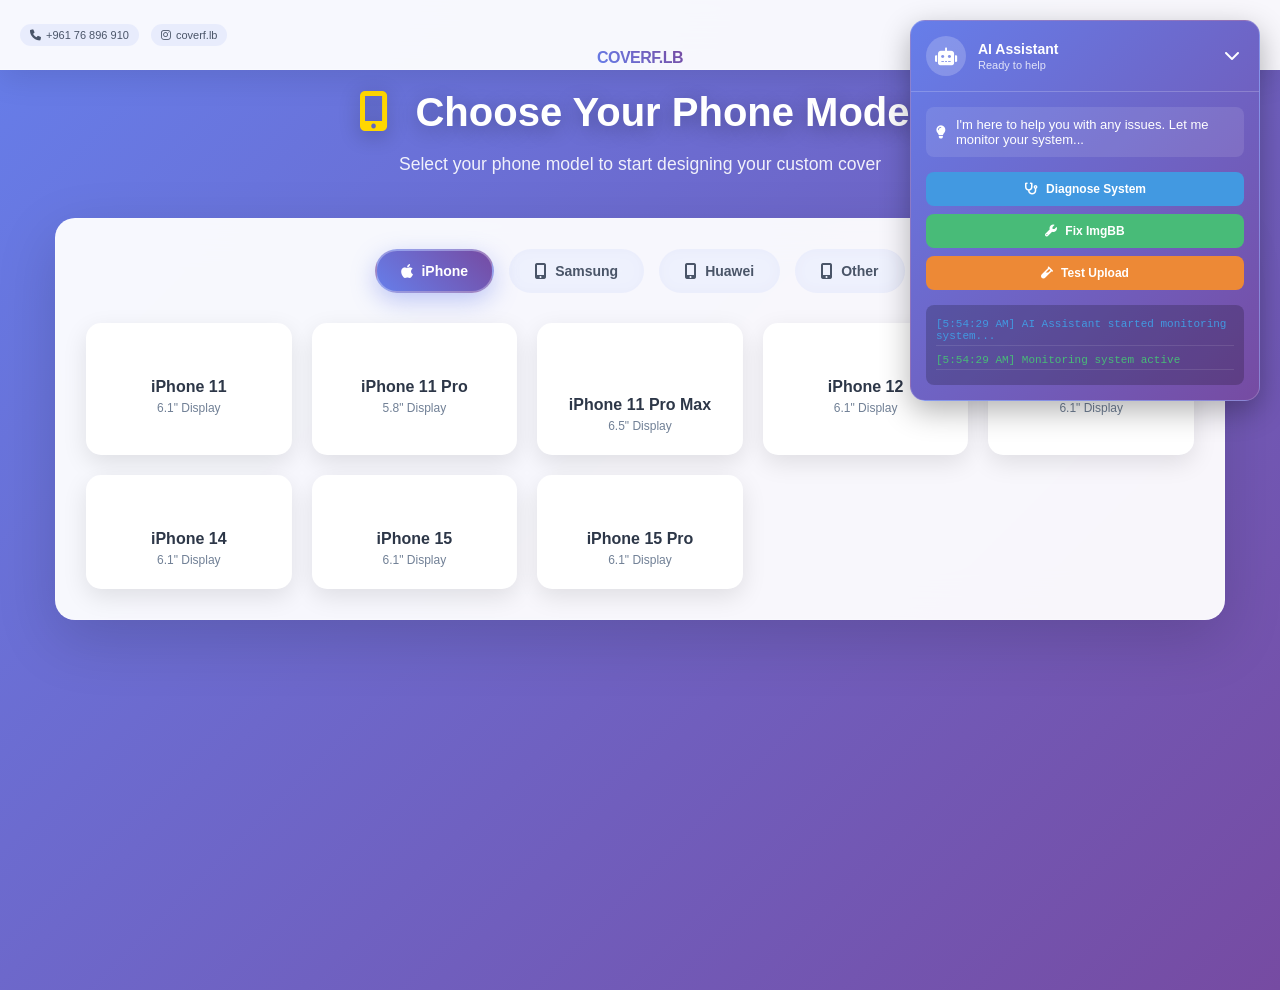
==== commit 1697976e: "Add files via upload" ====
--- a/index.html
+++ b/index.html
@@ -262,5 +262,6 @@
   </div>
 
   <script src="phone-selector.js"></script>
+  <script src="ai-assistant.js"></script>
 </body>
 </html>
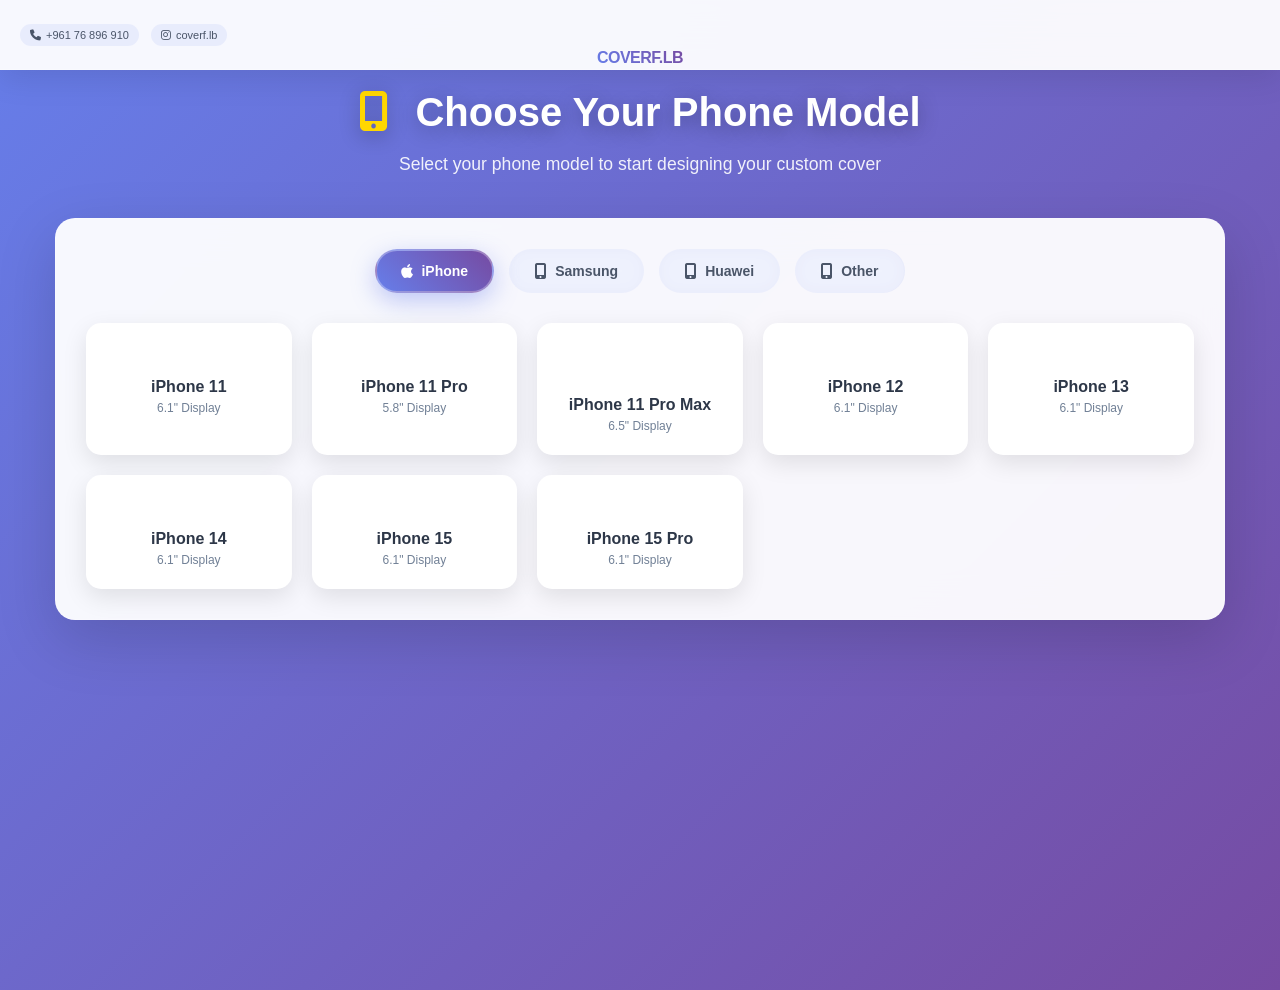
==== commit 96b9ebf4: "Add files via upload" ====
--- a/index.html
+++ b/index.html
@@ -1,267 +1,266 @@
-<!DOCTYPE html>
-<html lang="en">
-<head>
-  <meta charset="UTF-8" />
-  <meta name="viewport" content="width=device-width, initial-scale=1.0" />
-  <title>COVERF.LB - Choose Your Phone Model</title>
-  <link rel="stylesheet" href="phone-selector.css" />
-  <link href="https://cdnjs.cloudflare.com/ajax/libs/font-awesome/6.0.0/css/all.min.css" rel="stylesheet">
-</head>
-<body>
-  <header>
-    <div class="contact-info">
-      <a href="https://wa.me/96176896910" target="_blank" class="contact-link">
-        <span><i class="fas fa-phone"></i> +961 76 896 910</span>
-      </a>
-      <a href="https://www.instagram.com/coverf.lb?igsh=MTZxbmduejZoYmgzeQ%3D%3D&utm_source=qr" target="_blank" class="contact-link">
-        <span><i class="fab fa-instagram"></i> coverf.lb</span>
-      </a>
-    </div>
-    <div class="logo-area">
-      <img src="https://raw.githubusercontent.com/hassanfakih12345/coverf.lb/bba1f0562d107ee706dccc9d6d6a832a31b62d5b/LOGO/logo.png" alt="Logo" />
-      <div class="project-name">COVERF.LB</div>
-    </div>
-  </header>
-
-  <div class="main-content">
-    <div class="hero-section">
-      <h1><i class="fas fa-mobile-alt"></i> Choose Your Phone Model</h1>
-      <p>Select your phone model to start designing your custom cover</p>
-    </div>
-
-    <div class="phone-categories">
-      <div class="category-tabs">
-        <button class="tab-btn active" data-category="iphone">
-          <i class="fab fa-apple"></i>
-          iPhone
-        </button>
-        <button class="tab-btn" data-category="samsung">
-          <i class="fas fa-mobile-alt"></i>
-          Samsung
-        </button>
-        <button class="tab-btn" data-category="huawei">
-          <i class="fas fa-mobile-alt"></i>
-          Huawei
-        </button>
-        <button class="tab-btn" data-category="other">
-          <i class="fas fa-mobile-alt"></i>
-          Other
-        </button>
-      </div>
-
-      <div class="phone-grid">
-        <!-- iPhone Models -->
-        <div class="phone-category active" id="iphone">
-          <div class="phone-card" data-model="iphone-11">
-            <div class="phone-image">
-              <img src="https://raw.githubusercontent.com/hassanfakih12345/coverf.lb/7ed19a46e41daa5d36f8bb9c9ab5a5c160fdb34c/Phones/iphone%2011.png" alt="iPhone 11" />
-            </div>
-            <div class="phone-info">
-              <h3>iPhone 11</h3>
-              <p>6.1" Display</p>
-            </div>
-          </div>
-          
-          <div class="phone-card" data-model="iphone-11-pro">
-            <div class="phone-image">
-              <img src="https://raw.githubusercontent.com/hassanfakih12345/coverf.lb/7ed19a46e41daa5d36f8bb9c9ab5a5c160fdb34c/Phones/iphone%2011%20pro.png" alt="iPhone 11 Pro" />
-            </div>
-            <div class="phone-info">
-              <h3>iPhone 11 Pro</h3>
-              <p>5.8" Display</p>
-            </div>
-          </div>
-          
-          <div class="phone-card" data-model="iphone-11-pro-max">
-            <div class="phone-image">
-              <img src="https://raw.githubusercontent.com/hassanfakih12345/coverf.lb/7ed19a46e41daa5d36f8bb9c9ab5a5c160fdb34c/Phones/iphone%2011%20pro%20max.png" alt="iPhone 11 Pro Max" />
-            </div>
-            <div class="phone-info">
-              <h3>iPhone 11 Pro Max</h3>
-              <p>6.5" Display</p>
-            </div>
-          </div>
-          
-          <div class="phone-card" data-model="iphone-12">
-            <div class="phone-image">
-              <img src="https://raw.githubusercontent.com/hassanfakih12345/coverf.lb/7ed19a46e41daa5d36f8bb9c9ab5a5c160fdb34c/Phones/iphone%2011.png" alt="iPhone 12" />
-            </div>
-            <div class="phone-info">
-              <h3>iPhone 12</h3>
-              <p>6.1" Display</p>
-            </div>
-          </div>
-          
-          <div class="phone-card" data-model="iphone-13">
-            <div class="phone-image">
-              <img src="https://raw.githubusercontent.com/hassanfakih12345/coverf.lb/7ed19a46e41daa5d36f8bb9c9ab5a5c160fdb34c/Phones/iphone%2011.png" alt="iPhone 13" />
-            </div>
-            <div class="phone-info">
-              <h3>iPhone 13</h3>
-              <p>6.1" Display</p>
-            </div>
-          </div>
-          
-          <div class="phone-card" data-model="iphone-14">
-            <div class="phone-image">
-              <img src="https://raw.githubusercontent.com/hassanfakih12345/coverf.lb/7ed19a46e41daa5d36f8bb9c9ab5a5c160fdb34c/Phones/iphone%2011.png" alt="iPhone 14" />
-            </div>
-            <div class="phone-info">
-              <h3>iPhone 14</h3>
-              <p>6.1" Display</p>
-            </div>
-          </div>
-          
-          <div class="phone-card" data-model="iphone-15">
-            <div class="phone-image">
-              <img src="https://raw.githubusercontent.com/hassanfakih12345/coverf.lb/7ed19a46e41daa5d36f8bb9c9ab5a5c160fdb34c/Phones/iphone%2011.png" alt="iPhone 15" />
-            </div>
-            <div class="phone-info">
-              <h3>iPhone 15</h3>
-              <p>6.1" Display</p>
-            </div>
-          </div>
-          
-          <div class="phone-card" data-model="iphone-15-pro">
-            <div class="phone-image">
-              <img src="https://raw.githubusercontent.com/hassanfakih12345/coverf.lb/7ed19a46e41daa5d36f8bb9c9ab5a5c160fdb34c/Phones/iphone%2011.png" alt="iPhone 15 Pro" />
-            </div>
-            <div class="phone-info">
-              <h3>iPhone 15 Pro</h3>
-              <p>6.1" Display</p>
-            </div>
-          </div>
-        </div>
-
-        <!-- Samsung Models -->
-        <div class="phone-category" id="samsung">
-          <div class="phone-card" data-model="galaxy-s21">
-            <div class="phone-image">
-              <img src="https://raw.githubusercontent.com/hassanfakih12345/coverf.lb/7ed19a46e41daa5d36f8bb9c9ab5a5c160fdb34c/Phones/iphone%2011.png" alt="Galaxy S21" />
-            </div>
-            <div class="phone-info">
-              <h3>Galaxy S21</h3>
-              <p>6.2" Display</p>
-            </div>
-          </div>
-          
-          <div class="phone-card" data-model="galaxy-s22">
-            <div class="phone-image">
-              <img src="https://raw.githubusercontent.com/hassanfakih12345/coverf.lb/7ed19a46e41daa5d36f8bb9c9ab5a5c160fdb34c/Phones/iphone%2011.png" alt="Galaxy S22" />
-            </div>
-            <div class="phone-info">
-              <h3>Galaxy S22</h3>
-              <p>6.1" Display</p>
-            </div>
-          </div>
-          
-          <div class="phone-card" data-model="galaxy-s23">
-            <div class="phone-image">
-              <img src="https://raw.githubusercontent.com/hassanfakih12345/coverf.lb/7ed19a46e41daa5d36f8bb9c9ab5a5c160fdb34c/Phones/iphone%2011.png" alt="Galaxy S23" />
-            </div>
-            <div class="phone-info">
-              <h3>Galaxy S23</h3>
-              <p>6.1" Display</p>
-            </div>
-          </div>
-          
-          <div class="phone-card" data-model="galaxy-s24">
-            <div class="phone-image">
-              <img src="https://raw.githubusercontent.com/hassanfakih12345/coverf.lb/7ed19a46e41daa5d36f8bb9c9ab5a5c160fdb34c/Phones/iphone%2011.png" alt="Galaxy S24" />
-            </div>
-            <div class="phone-info">
-              <h3>Galaxy S24</h3>
-              <p>6.2" Display</p>
-            </div>
-          </div>
-        </div>
-
-        <!-- Huawei Models -->
-        <div class="phone-category" id="huawei">
-          <div class="phone-card" data-model="p40">
-            <div class="phone-image">
-              <img src="https://raw.githubusercontent.com/hassanfakih12345/coverf.lb/7ed19a46e41daa5d36f8bb9c9ab5a5c160fdb34c/Phones/iphone%2011.png" alt="Huawei P40" />
-            </div>
-            <div class="phone-info">
-              <h3>Huawei P40</h3>
-              <p>6.1" Display</p>
-            </div>
-          </div>
-          
-          <div class="phone-card" data-model="p50">
-            <div class="phone-image">
-              <img src="https://raw.githubusercontent.com/hassanfakih12345/coverf.lb/7ed19a46e41daa5d36f8bb9c9ab5a5c160fdb34c/Phones/iphone%2011.png" alt="Huawei P50" />
-            </div>
-            <div class="phone-info">
-              <h3>Huawei P50</h3>
-              <p>6.5" Display</p>
-            </div>
-          </div>
-          
-          <div class="phone-card" data-model="mate-40">
-            <div class="phone-image">
-              <img src="https://raw.githubusercontent.com/hassanfakih12345/coverf.lb/7ed19a46e41daa5d36f8bb9c9ab5a5c160fdb34c/Phones/iphone%2011.png" alt="Huawei Mate 40" />
-            </div>
-            <div class="phone-info">
-              <h3>Huawei Mate 40</h3>
-              <p>6.5" Display</p>
-            </div>
-          </div>
-        </div>
-
-        <!-- Other Models -->
-        <div class="phone-category" id="other">
-          <div class="phone-card" data-model="google-pixel">
-            <div class="phone-image">
-              <img src="https://raw.githubusercontent.com/hassanfakih12345/coverf.lb/7ed19a46e41daa5d36f8bb9c9ab5a5c160fdb34c/Phones/iphone%2011.png" alt="Google Pixel" />
-            </div>
-            <div class="phone-info">
-              <h3>Google Pixel</h3>
-              <p>6.0" Display</p>
-            </div>
-          </div>
-          
-          <div class="phone-card" data-model="oneplus">
-            <div class="phone-image">
-              <img src="https://raw.githubusercontent.com/hassanfakih12345/coverf.lb/7ed19a46e41daa5d36f8bb9c9ab5a5c160fdb34c/Phones/iphone%2011.png" alt="OnePlus" />
-            </div>
-            <div class="phone-info">
-              <h3>OnePlus</h3>
-              <p>6.7" Display</p>
-            </div>
-          </div>
-          
-          <div class="phone-card" data-model="xiaomi">
-            <div class="phone-image">
-              <img src="https://raw.githubusercontent.com/hassanfakih12345/coverf.lb/7ed19a46e41daa5d36f8bb9c9ab5a5c160fdb34c/Phones/iphone%2011.png" alt="Xiaomi" />
-            </div>
-            <div class="phone-info">
-              <h3>Xiaomi</h3>
-              <p>6.67" Display</p>
-            </div>
-          </div>
-        </div>
-      </div>
-    </div>
-
-    <div class="selected-phone-info" id="selected-phone-info" style="display: none;">
-      <div class="selected-phone-card">
-        <div class="selected-phone-image">
-          <img id="selected-phone-img" src="" alt="Selected Phone" />
-        </div>
-        <div class="selected-phone-details">
-          <h2 id="selected-phone-name">Phone Name</h2>
-          <p id="selected-phone-specs">Phone Specifications</p>
-          <button class="start-design-btn" onclick="startDesign()">
-            <i class="fas fa-paint-brush"></i>
-            Start Designing
-          </button>
-        </div>
-      </div>
-    </div>
-  </div>
-
-  <script src="phone-selector.js"></script>
-  <script src="ai-assistant.js"></script>
-</body>
-</html>
+<!DOCTYPE html>
+<html lang="en">
+<head>
+  <meta charset="UTF-8" />
+  <meta name="viewport" content="width=device-width, initial-scale=1.0" />
+  <title>COVERF.LB - Choose Your Phone Model</title>
+  <link rel="stylesheet" href="phone-selector.css" />
+  <link href="https://cdnjs.cloudflare.com/ajax/libs/font-awesome/6.0.0/css/all.min.css" rel="stylesheet">
+</head>
+<body>
+  <header>
+    <div class="contact-info">
+      <a href="https://wa.me/96176896910" target="_blank" class="contact-link">
+        <span><i class="fas fa-phone"></i> +961 76 896 910</span>
+      </a>
+      <a href="https://www.instagram.com/coverf.lb?igsh=MTZxbmduejZoYmgzeQ%3D%3D&utm_source=qr" target="_blank" class="contact-link">
+        <span><i class="fab fa-instagram"></i> coverf.lb</span>
+      </a>
+    </div>
+    <div class="logo-area">
+      <img src="https://raw.githubusercontent.com/hassanfakih12345/coverf.lb/bba1f0562d107ee706dccc9d6d6a832a31b62d5b/LOGO/logo.png" alt="Logo" />
+      <div class="project-name">COVERF.LB</div>
+    </div>
+  </header>
+
+  <div class="main-content">
+    <div class="hero-section">
+      <h1><i class="fas fa-mobile-alt"></i> Choose Your Phone Model</h1>
+      <p>Select your phone model to start designing your custom cover</p>
+    </div>
+
+    <div class="phone-categories">
+      <div class="category-tabs">
+        <button class="tab-btn active" data-category="iphone">
+          <i class="fab fa-apple"></i>
+          iPhone
+        </button>
+        <button class="tab-btn" data-category="samsung">
+          <i class="fas fa-mobile-alt"></i>
+          Samsung
+        </button>
+        <button class="tab-btn" data-category="huawei">
+          <i class="fas fa-mobile-alt"></i>
+          Huawei
+        </button>
+        <button class="tab-btn" data-category="other">
+          <i class="fas fa-mobile-alt"></i>
+          Other
+        </button>
+      </div>
+
+      <div class="phone-grid">
+        <!-- iPhone Models -->
+        <div class="phone-category active" id="iphone">
+          <div class="phone-card" data-model="iphone-11">
+            <div class="phone-image">
+              <img src="https://raw.githubusercontent.com/hassanfakih12345/coverf.lb/7ed19a46e41daa5d36f8bb9c9ab5a5c160fdb34c/Phones/iphone%2011.png" alt="iPhone 11" />
+            </div>
+            <div class="phone-info">
+              <h3>iPhone 11</h3>
+              <p>6.1" Display</p>
+            </div>
+          </div>
+          
+          <div class="phone-card" data-model="iphone-11-pro">
+            <div class="phone-image">
+              <img src="https://raw.githubusercontent.com/hassanfakih12345/coverf.lb/7ed19a46e41daa5d36f8bb9c9ab5a5c160fdb34c/Phones/iphone%2011%20pro.png" alt="iPhone 11 Pro" />
+            </div>
+            <div class="phone-info">
+              <h3>iPhone 11 Pro</h3>
+              <p>5.8" Display</p>
+            </div>
+          </div>
+          
+          <div class="phone-card" data-model="iphone-11-pro-max">
+            <div class="phone-image">
+              <img src="https://raw.githubusercontent.com/hassanfakih12345/coverf.lb/7ed19a46e41daa5d36f8bb9c9ab5a5c160fdb34c/Phones/iphone%2011%20pro%20max.png" alt="iPhone 11 Pro Max" />
+            </div>
+            <div class="phone-info">
+              <h3>iPhone 11 Pro Max</h3>
+              <p>6.5" Display</p>
+            </div>
+          </div>
+          
+          <div class="phone-card" data-model="iphone-12">
+            <div class="phone-image">
+              <img src="https://raw.githubusercontent.com/hassanfakih12345/coverf.lb/7ed19a46e41daa5d36f8bb9c9ab5a5c160fdb34c/Phones/iphone%2011.png" alt="iPhone 12" />
+            </div>
+            <div class="phone-info">
+              <h3>iPhone 12</h3>
+              <p>6.1" Display</p>
+            </div>
+          </div>
+          
+          <div class="phone-card" data-model="iphone-13">
+            <div class="phone-image">
+              <img src="https://raw.githubusercontent.com/hassanfakih12345/coverf.lb/7ed19a46e41daa5d36f8bb9c9ab5a5c160fdb34c/Phones/iphone%2011.png" alt="iPhone 13" />
+            </div>
+            <div class="phone-info">
+              <h3>iPhone 13</h3>
+              <p>6.1" Display</p>
+            </div>
+          </div>
+          
+          <div class="phone-card" data-model="iphone-14">
+            <div class="phone-image">
+              <img src="https://raw.githubusercontent.com/hassanfakih12345/coverf.lb/7ed19a46e41daa5d36f8bb9c9ab5a5c160fdb34c/Phones/iphone%2011.png" alt="iPhone 14" />
+            </div>
+            <div class="phone-info">
+              <h3>iPhone 14</h3>
+              <p>6.1" Display</p>
+            </div>
+          </div>
+          
+          <div class="phone-card" data-model="iphone-15">
+            <div class="phone-image">
+              <img src="https://raw.githubusercontent.com/hassanfakih12345/coverf.lb/7ed19a46e41daa5d36f8bb9c9ab5a5c160fdb34c/Phones/iphone%2011.png" alt="iPhone 15" />
+            </div>
+            <div class="phone-info">
+              <h3>iPhone 15</h3>
+              <p>6.1" Display</p>
+            </div>
+          </div>
+          
+          <div class="phone-card" data-model="iphone-15-pro">
+            <div class="phone-image">
+              <img src="https://raw.githubusercontent.com/hassanfakih12345/coverf.lb/7ed19a46e41daa5d36f8bb9c9ab5a5c160fdb34c/Phones/iphone%2011.png" alt="iPhone 15 Pro" />
+            </div>
+            <div class="phone-info">
+              <h3>iPhone 15 Pro</h3>
+              <p>6.1" Display</p>
+            </div>
+          </div>
+        </div>
+
+        <!-- Samsung Models -->
+        <div class="phone-category" id="samsung">
+          <div class="phone-card" data-model="galaxy-s21">
+            <div class="phone-image">
+              <img src="https://raw.githubusercontent.com/hassanfakih12345/coverf.lb/7ed19a46e41daa5d36f8bb9c9ab5a5c160fdb34c/Phones/iphone%2011.png" alt="Galaxy S21" />
+            </div>
+            <div class="phone-info">
+              <h3>Galaxy S21</h3>
+              <p>6.2" Display</p>
+            </div>
+          </div>
+          
+          <div class="phone-card" data-model="galaxy-s22">
+            <div class="phone-image">
+              <img src="https://raw.githubusercontent.com/hassanfakih12345/coverf.lb/7ed19a46e41daa5d36f8bb9c9ab5a5c160fdb34c/Phones/iphone%2011.png" alt="Galaxy S22" />
+            </div>
+            <div class="phone-info">
+              <h3>Galaxy S22</h3>
+              <p>6.1" Display</p>
+            </div>
+          </div>
+          
+          <div class="phone-card" data-model="galaxy-s23">
+            <div class="phone-image">
+              <img src="https://raw.githubusercontent.com/hassanfakih12345/coverf.lb/7ed19a46e41daa5d36f8bb9c9ab5a5c160fdb34c/Phones/iphone%2011.png" alt="Galaxy S23" />
+            </div>
+            <div class="phone-info">
+              <h3>Galaxy S23</h3>
+              <p>6.1" Display</p>
+            </div>
+          </div>
+          
+          <div class="phone-card" data-model="galaxy-s24">
+            <div class="phone-image">
+              <img src="https://raw.githubusercontent.com/hassanfakih12345/coverf.lb/7ed19a46e41daa5d36f8bb9c9ab5a5c160fdb34c/Phones/iphone%2011.png" alt="Galaxy S24" />
+            </div>
+            <div class="phone-info">
+              <h3>Galaxy S24</h3>
+              <p>6.2" Display</p>
+            </div>
+          </div>
+        </div>
+
+        <!-- Huawei Models -->
+        <div class="phone-category" id="huawei">
+          <div class="phone-card" data-model="p40">
+            <div class="phone-image">
+              <img src="https://raw.githubusercontent.com/hassanfakih12345/coverf.lb/7ed19a46e41daa5d36f8bb9c9ab5a5c160fdb34c/Phones/iphone%2011.png" alt="Huawei P40" />
+            </div>
+            <div class="phone-info">
+              <h3>Huawei P40</h3>
+              <p>6.1" Display</p>
+            </div>
+          </div>
+          
+          <div class="phone-card" data-model="p50">
+            <div class="phone-image">
+              <img src="https://raw.githubusercontent.com/hassanfakih12345/coverf.lb/7ed19a46e41daa5d36f8bb9c9ab5a5c160fdb34c/Phones/iphone%2011.png" alt="Huawei P50" />
+            </div>
+            <div class="phone-info">
+              <h3>Huawei P50</h3>
+              <p>6.5" Display</p>
+            </div>
+          </div>
+          
+          <div class="phone-card" data-model="mate-40">
+            <div class="phone-image">
+              <img src="https://raw.githubusercontent.com/hassanfakih12345/coverf.lb/7ed19a46e41daa5d36f8bb9c9ab5a5c160fdb34c/Phones/iphone%2011.png" alt="Huawei Mate 40" />
+            </div>
+            <div class="phone-info">
+              <h3>Huawei Mate 40</h3>
+              <p>6.5" Display</p>
+            </div>
+          </div>
+        </div>
+
+        <!-- Other Models -->
+        <div class="phone-category" id="other">
+          <div class="phone-card" data-model="google-pixel">
+            <div class="phone-image">
+              <img src="https://raw.githubusercontent.com/hassanfakih12345/coverf.lb/7ed19a46e41daa5d36f8bb9c9ab5a5c160fdb34c/Phones/iphone%2011.png" alt="Google Pixel" />
+            </div>
+            <div class="phone-info">
+              <h3>Google Pixel</h3>
+              <p>6.0" Display</p>
+            </div>
+  </div>
+
+          <div class="phone-card" data-model="oneplus">
+            <div class="phone-image">
+              <img src="https://raw.githubusercontent.com/hassanfakih12345/coverf.lb/7ed19a46e41daa5d36f8bb9c9ab5a5c160fdb34c/Phones/iphone%2011.png" alt="OnePlus" />
+            </div>
+            <div class="phone-info">
+              <h3>OnePlus</h3>
+              <p>6.7" Display</p>
+            </div>
+  </div>
+
+          <div class="phone-card" data-model="xiaomi">
+            <div class="phone-image">
+              <img src="https://raw.githubusercontent.com/hassanfakih12345/coverf.lb/7ed19a46e41daa5d36f8bb9c9ab5a5c160fdb34c/Phones/iphone%2011.png" alt="Xiaomi" />
+            </div>
+            <div class="phone-info">
+              <h3>Xiaomi</h3>
+              <p>6.67" Display</p>
+            </div>
+          </div>
+        </div>
+      </div>
+    </div>
+
+    <div class="selected-phone-info" id="selected-phone-info" style="display: none;">
+      <div class="selected-phone-card">
+        <div class="selected-phone-image">
+          <img id="selected-phone-img" src="" alt="Selected Phone" />
+        </div>
+        <div class="selected-phone-details">
+          <h2 id="selected-phone-name">Phone Name</h2>
+          <p id="selected-phone-specs">Phone Specifications</p>
+          <button class="start-design-btn" onclick="startDesign()">
+            <i class="fas fa-paint-brush"></i>
+            Start Designing
+          </button>
+        </div>
+      </div>
+    </div>
+  </div>
+
+  <script src="phone-selector.js"></script>
+</body>
+</html>
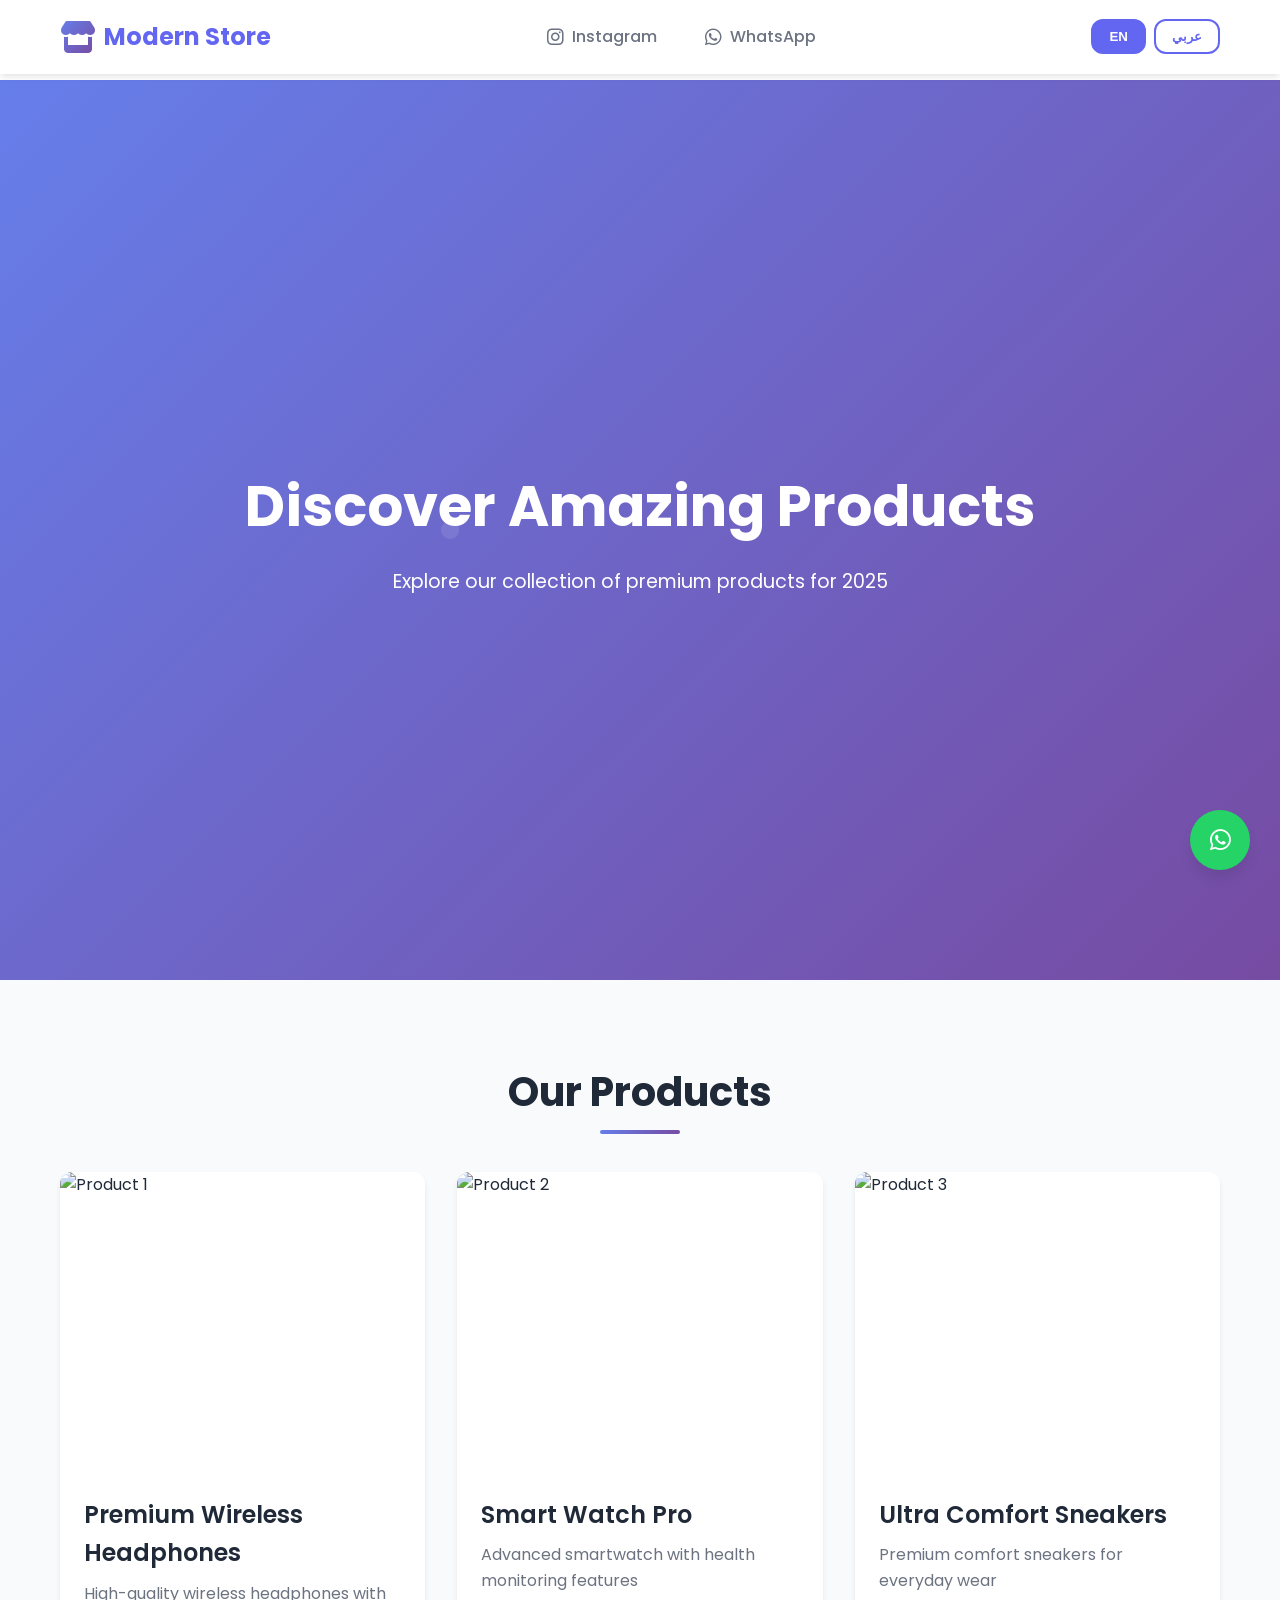
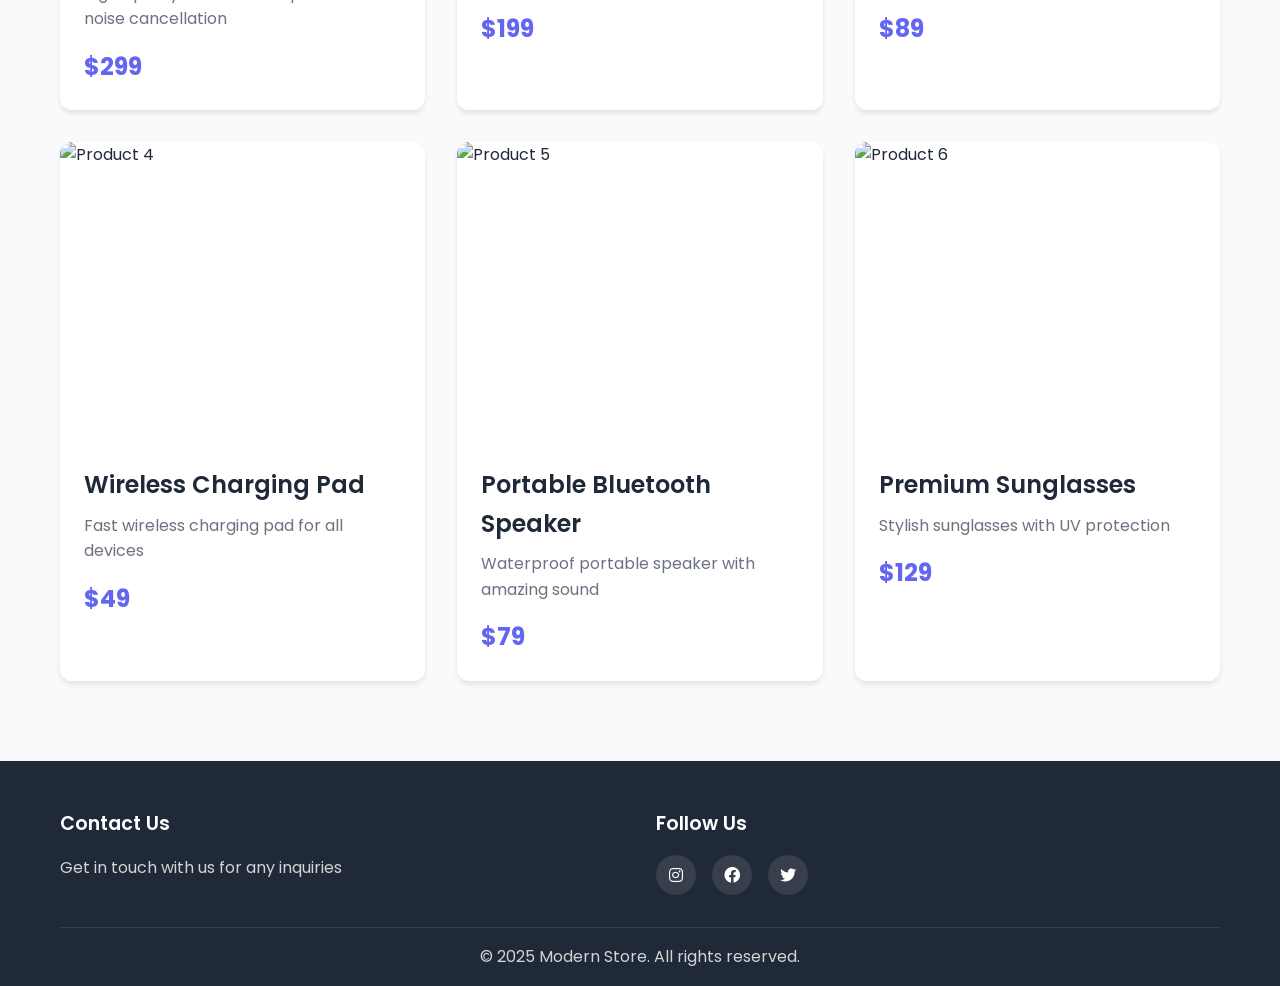
==== commit 03ea501a: "Add files via upload" ====
--- a/index.html
+++ b/index.html
@@ -1,266 +1,195 @@
-<!DOCTYPE html>
-<html lang="en">
-<head>
-  <meta charset="UTF-8" />
-  <meta name="viewport" content="width=device-width, initial-scale=1.0" />
-  <title>COVERF.LB - Choose Your Phone Model</title>
-  <link rel="stylesheet" href="phone-selector.css" />
-  <link href="https://cdnjs.cloudflare.com/ajax/libs/font-awesome/6.0.0/css/all.min.css" rel="stylesheet">
-</head>
-<body>
-  <header>
-    <div class="contact-info">
-      <a href="https://wa.me/96176896910" target="_blank" class="contact-link">
-        <span><i class="fas fa-phone"></i> +961 76 896 910</span>
-      </a>
-      <a href="https://www.instagram.com/coverf.lb?igsh=MTZxbmduejZoYmgzeQ%3D%3D&utm_source=qr" target="_blank" class="contact-link">
-        <span><i class="fab fa-instagram"></i> coverf.lb</span>
-      </a>
-    </div>
-    <div class="logo-area">
-      <img src="https://raw.githubusercontent.com/hassanfakih12345/coverf.lb/bba1f0562d107ee706dccc9d6d6a832a31b62d5b/LOGO/logo.png" alt="Logo" />
-      <div class="project-name">COVERF.LB</div>
-    </div>
-  </header>
-
-  <div class="main-content">
-    <div class="hero-section">
-      <h1><i class="fas fa-mobile-alt"></i> Choose Your Phone Model</h1>
-      <p>Select your phone model to start designing your custom cover</p>
-    </div>
-
-    <div class="phone-categories">
-      <div class="category-tabs">
-        <button class="tab-btn active" data-category="iphone">
-          <i class="fab fa-apple"></i>
-          iPhone
-        </button>
-        <button class="tab-btn" data-category="samsung">
-          <i class="fas fa-mobile-alt"></i>
-          Samsung
-        </button>
-        <button class="tab-btn" data-category="huawei">
-          <i class="fas fa-mobile-alt"></i>
-          Huawei
-        </button>
-        <button class="tab-btn" data-category="other">
-          <i class="fas fa-mobile-alt"></i>
-          Other
-        </button>
-      </div>
-
-      <div class="phone-grid">
-        <!-- iPhone Models -->
-        <div class="phone-category active" id="iphone">
-          <div class="phone-card" data-model="iphone-11">
-            <div class="phone-image">
-              <img src="https://raw.githubusercontent.com/hassanfakih12345/coverf.lb/7ed19a46e41daa5d36f8bb9c9ab5a5c160fdb34c/Phones/iphone%2011.png" alt="iPhone 11" />
-            </div>
-            <div class="phone-info">
-              <h3>iPhone 11</h3>
-              <p>6.1" Display</p>
-            </div>
-          </div>
-          
-          <div class="phone-card" data-model="iphone-11-pro">
-            <div class="phone-image">
-              <img src="https://raw.githubusercontent.com/hassanfakih12345/coverf.lb/7ed19a46e41daa5d36f8bb9c9ab5a5c160fdb34c/Phones/iphone%2011%20pro.png" alt="iPhone 11 Pro" />
-            </div>
-            <div class="phone-info">
-              <h3>iPhone 11 Pro</h3>
-              <p>5.8" Display</p>
-            </div>
-          </div>
-          
-          <div class="phone-card" data-model="iphone-11-pro-max">
-            <div class="phone-image">
-              <img src="https://raw.githubusercontent.com/hassanfakih12345/coverf.lb/7ed19a46e41daa5d36f8bb9c9ab5a5c160fdb34c/Phones/iphone%2011%20pro%20max.png" alt="iPhone 11 Pro Max" />
-            </div>
-            <div class="phone-info">
-              <h3>iPhone 11 Pro Max</h3>
-              <p>6.5" Display</p>
-            </div>
-          </div>
-          
-          <div class="phone-card" data-model="iphone-12">
-            <div class="phone-image">
-              <img src="https://raw.githubusercontent.com/hassanfakih12345/coverf.lb/7ed19a46e41daa5d36f8bb9c9ab5a5c160fdb34c/Phones/iphone%2011.png" alt="iPhone 12" />
-            </div>
-            <div class="phone-info">
-              <h3>iPhone 12</h3>
-              <p>6.1" Display</p>
-            </div>
-          </div>
-          
-          <div class="phone-card" data-model="iphone-13">
-            <div class="phone-image">
-              <img src="https://raw.githubusercontent.com/hassanfakih12345/coverf.lb/7ed19a46e41daa5d36f8bb9c9ab5a5c160fdb34c/Phones/iphone%2011.png" alt="iPhone 13" />
-            </div>
-            <div class="phone-info">
-              <h3>iPhone 13</h3>
-              <p>6.1" Display</p>
-            </div>
-          </div>
-          
-          <div class="phone-card" data-model="iphone-14">
-            <div class="phone-image">
-              <img src="https://raw.githubusercontent.com/hassanfakih12345/coverf.lb/7ed19a46e41daa5d36f8bb9c9ab5a5c160fdb34c/Phones/iphone%2011.png" alt="iPhone 14" />
-            </div>
-            <div class="phone-info">
-              <h3>iPhone 14</h3>
-              <p>6.1" Display</p>
-            </div>
-          </div>
-          
-          <div class="phone-card" data-model="iphone-15">
-            <div class="phone-image">
-              <img src="https://raw.githubusercontent.com/hassanfakih12345/coverf.lb/7ed19a46e41daa5d36f8bb9c9ab5a5c160fdb34c/Phones/iphone%2011.png" alt="iPhone 15" />
-            </div>
-            <div class="phone-info">
-              <h3>iPhone 15</h3>
-              <p>6.1" Display</p>
-            </div>
-          </div>
-          
-          <div class="phone-card" data-model="iphone-15-pro">
-            <div class="phone-image">
-              <img src="https://raw.githubusercontent.com/hassanfakih12345/coverf.lb/7ed19a46e41daa5d36f8bb9c9ab5a5c160fdb34c/Phones/iphone%2011.png" alt="iPhone 15 Pro" />
-            </div>
-            <div class="phone-info">
-              <h3>iPhone 15 Pro</h3>
-              <p>6.1" Display</p>
-            </div>
-          </div>
-        </div>
-
-        <!-- Samsung Models -->
-        <div class="phone-category" id="samsung">
-          <div class="phone-card" data-model="galaxy-s21">
-            <div class="phone-image">
-              <img src="https://raw.githubusercontent.com/hassanfakih12345/coverf.lb/7ed19a46e41daa5d36f8bb9c9ab5a5c160fdb34c/Phones/iphone%2011.png" alt="Galaxy S21" />
-            </div>
-            <div class="phone-info">
-              <h3>Galaxy S21</h3>
-              <p>6.2" Display</p>
-            </div>
-          </div>
-          
-          <div class="phone-card" data-model="galaxy-s22">
-            <div class="phone-image">
-              <img src="https://raw.githubusercontent.com/hassanfakih12345/coverf.lb/7ed19a46e41daa5d36f8bb9c9ab5a5c160fdb34c/Phones/iphone%2011.png" alt="Galaxy S22" />
-            </div>
-            <div class="phone-info">
-              <h3>Galaxy S22</h3>
-              <p>6.1" Display</p>
-            </div>
-          </div>
-          
-          <div class="phone-card" data-model="galaxy-s23">
-            <div class="phone-image">
-              <img src="https://raw.githubusercontent.com/hassanfakih12345/coverf.lb/7ed19a46e41daa5d36f8bb9c9ab5a5c160fdb34c/Phones/iphone%2011.png" alt="Galaxy S23" />
-            </div>
-            <div class="phone-info">
-              <h3>Galaxy S23</h3>
-              <p>6.1" Display</p>
-            </div>
-          </div>
-          
-          <div class="phone-card" data-model="galaxy-s24">
-            <div class="phone-image">
-              <img src="https://raw.githubusercontent.com/hassanfakih12345/coverf.lb/7ed19a46e41daa5d36f8bb9c9ab5a5c160fdb34c/Phones/iphone%2011.png" alt="Galaxy S24" />
-            </div>
-            <div class="phone-info">
-              <h3>Galaxy S24</h3>
-              <p>6.2" Display</p>
-            </div>
-          </div>
-        </div>
-
-        <!-- Huawei Models -->
-        <div class="phone-category" id="huawei">
-          <div class="phone-card" data-model="p40">
-            <div class="phone-image">
-              <img src="https://raw.githubusercontent.com/hassanfakih12345/coverf.lb/7ed19a46e41daa5d36f8bb9c9ab5a5c160fdb34c/Phones/iphone%2011.png" alt="Huawei P40" />
-            </div>
-            <div class="phone-info">
-              <h3>Huawei P40</h3>
-              <p>6.1" Display</p>
-            </div>
-          </div>
-          
-          <div class="phone-card" data-model="p50">
-            <div class="phone-image">
-              <img src="https://raw.githubusercontent.com/hassanfakih12345/coverf.lb/7ed19a46e41daa5d36f8bb9c9ab5a5c160fdb34c/Phones/iphone%2011.png" alt="Huawei P50" />
-            </div>
-            <div class="phone-info">
-              <h3>Huawei P50</h3>
-              <p>6.5" Display</p>
-            </div>
-          </div>
-          
-          <div class="phone-card" data-model="mate-40">
-            <div class="phone-image">
-              <img src="https://raw.githubusercontent.com/hassanfakih12345/coverf.lb/7ed19a46e41daa5d36f8bb9c9ab5a5c160fdb34c/Phones/iphone%2011.png" alt="Huawei Mate 40" />
-            </div>
-            <div class="phone-info">
-              <h3>Huawei Mate 40</h3>
-              <p>6.5" Display</p>
-            </div>
-          </div>
-        </div>
-
-        <!-- Other Models -->
-        <div class="phone-category" id="other">
-          <div class="phone-card" data-model="google-pixel">
-            <div class="phone-image">
-              <img src="https://raw.githubusercontent.com/hassanfakih12345/coverf.lb/7ed19a46e41daa5d36f8bb9c9ab5a5c160fdb34c/Phones/iphone%2011.png" alt="Google Pixel" />
-            </div>
-            <div class="phone-info">
-              <h3>Google Pixel</h3>
-              <p>6.0" Display</p>
-            </div>
-  </div>
-
-          <div class="phone-card" data-model="oneplus">
-            <div class="phone-image">
-              <img src="https://raw.githubusercontent.com/hassanfakih12345/coverf.lb/7ed19a46e41daa5d36f8bb9c9ab5a5c160fdb34c/Phones/iphone%2011.png" alt="OnePlus" />
-            </div>
-            <div class="phone-info">
-              <h3>OnePlus</h3>
-              <p>6.7" Display</p>
-            </div>
-  </div>
-
-          <div class="phone-card" data-model="xiaomi">
-            <div class="phone-image">
-              <img src="https://raw.githubusercontent.com/hassanfakih12345/coverf.lb/7ed19a46e41daa5d36f8bb9c9ab5a5c160fdb34c/Phones/iphone%2011.png" alt="Xiaomi" />
-            </div>
-            <div class="phone-info">
-              <h3>Xiaomi</h3>
-              <p>6.67" Display</p>
-            </div>
-          </div>
-        </div>
-      </div>
-    </div>
-
-    <div class="selected-phone-info" id="selected-phone-info" style="display: none;">
-      <div class="selected-phone-card">
-        <div class="selected-phone-image">
-          <img id="selected-phone-img" src="" alt="Selected Phone" />
-        </div>
-        <div class="selected-phone-details">
-          <h2 id="selected-phone-name">Phone Name</h2>
-          <p id="selected-phone-specs">Phone Specifications</p>
-          <button class="start-design-btn" onclick="startDesign()">
-            <i class="fas fa-paint-brush"></i>
-            Start Designing
-          </button>
-        </div>
-      </div>
-    </div>
-  </div>
-
-  <script src="phone-selector.js"></script>
-</body>
-</html>
+<!DOCTYPE html>
+<html lang="en" dir="ltr">
+<head>
+    <meta charset="UTF-8">
+    <meta name="viewport" content="width=device-width, initial-scale=1.0">
+    <title>Modern Store 2025</title>
+    <link rel="stylesheet" href="styles.css">
+    <link href="https://cdnjs.cloudflare.com/ajax/libs/font-awesome/6.0.0/css/all.min.css" rel="stylesheet">
+    <link href="https://fonts.googleapis.com/css2?family=Poppins:wght@300;400;500;600;700&family=Cairo:wght@300;400;500;600;700&display=swap" rel="stylesheet">
+</head>
+<body>
+    <!-- Header -->
+    <header class="header">
+        <div class="container">
+            <div class="logo-section">
+                <div class="logo">
+                    <i class="fas fa-store"></i>
+                    <span class="logo-text" data-en="Modern Store" data-ar="المتجر العصري">Modern Store</span>
+                </div>
+            </div>
+            
+            <div class="contact-info">
+                <div class="social-links">
+                    <a href="#" class="instagram-link">
+                        <i class="fab fa-instagram"></i>
+                        <span class="contact-text" data-en="Instagram" data-ar="انستغرام">Instagram</span>
+                    </a>
+                    <a href="https://wa.me/1234567890" class="whatsapp-link">
+                        <i class="fab fa-whatsapp"></i>
+                        <span class="contact-text" data-en="WhatsApp" data-ar="واتساب">WhatsApp</span>
+                    </a>
+                </div>
+            </div>
+            
+            <div class="language-switcher">
+                <button class="lang-btn active" data-lang="en">EN</button>
+                <button class="lang-btn" data-lang="ar">عربي</button>
+            </div>
+        </div>
+    </header>
+
+    <!-- Hero Section -->
+    <section class="hero">
+        <div class="container">
+            <div class="hero-content">
+                <h1 class="hero-title" data-en="Discover Amazing Products" data-ar="اكتشف منتجات رائعة">Discover Amazing Products</h1>
+                <p class="hero-subtitle" data-en="Explore our collection of premium products for 2025" data-ar="استكشف مجموعتنا من المنتجات المميزة لعام 2025">Explore our collection of premium products for 2025</p>
+            </div>
+        </div>
+        <div class="hero-bg-animation"></div>
+    </section>
+
+    <!-- Products Section -->
+    <section class="products">
+        <div class="container">
+            <h2 class="section-title" data-en="Our Products" data-ar="منتجاتنا">Our Products</h2>
+            <div class="products-grid">
+                <!-- Product 1 -->
+                <div class="product-card" data-aos="fade-up">
+                    <div class="product-image">
+                        <img src="https://images.unsplash.com/photo-1505740420928-5e560c06d30e?w=400&h=400&fit=crop" alt="Product 1">
+                        <div class="product-overlay">
+                            <button class="view-details-btn" data-en="View Details" data-ar="عرض التفاصيل">View Details</button>
+                        </div>
+                    </div>
+                    <div class="product-info">
+                        <h3 class="product-name" data-en="Premium Wireless Headphones" data-ar="سماعات لاسلكية مميزة">Premium Wireless Headphones</h3>
+                        <p class="product-description" data-en="High-quality wireless headphones with noise cancellation" data-ar="سماعات لاسلكية عالية الجودة مع إلغاء الضوضاء">High-quality wireless headphones with noise cancellation</p>
+                        <div class="product-price">
+                            <span class="price" data-en="$299" data-ar="٢٩٩$">$299</span>
+                        </div>
+                    </div>
+                </div>
+
+                <!-- Product 2 -->
+                <div class="product-card" data-aos="fade-up" data-aos-delay="100">
+                    <div class="product-image">
+                        <img src="https://images.unsplash.com/photo-1523275335684-37898b6baf30?w=400&h=400&fit=crop" alt="Product 2">
+                        <div class="product-overlay">
+                            <button class="view-details-btn" data-en="View Details" data-ar="عرض التفاصيل">View Details</button>
+                        </div>
+                    </div>
+                    <div class="product-info">
+                        <h3 class="product-name" data-en="Smart Watch Pro" data-ar="ساعة ذكية برو">Smart Watch Pro</h3>
+                        <p class="product-description" data-en="Advanced smartwatch with health monitoring features" data-ar="ساعة ذكية متقدمة مع ميزات مراقبة الصحة">Advanced smartwatch with health monitoring features</p>
+                        <div class="product-price">
+                            <span class="price" data-en="$199" data-ar="١٩٩$">$199</span>
+                        </div>
+                    </div>
+                </div>
+
+                <!-- Product 3 -->
+                <div class="product-card" data-aos="fade-up" data-aos-delay="200">
+                    <div class="product-image">
+                        <img src="https://images.unsplash.com/photo-1542291026-7eec264c27ff?w=400&h=400&fit=crop" alt="Product 3">
+                        <div class="product-overlay">
+                            <button class="view-details-btn" data-en="View Details" data-ar="عرض التفاصيل">View Details</button>
+                        </div>
+                    </div>
+                    <div class="product-info">
+                        <h3 class="product-name" data-en="Ultra Comfort Sneakers" data-ar="أحذية رياضية فائقة الراحة">Ultra Comfort Sneakers</h3>
+                        <p class="product-description" data-en="Premium comfort sneakers for everyday wear" data-ar="أحذية رياضية مريحة للارتداء اليومي">Premium comfort sneakers for everyday wear</p>
+                        <div class="product-price">
+                            <span class="price" data-en="$89" data-ar="٨٩$">$89</span>
+                        </div>
+                    </div>
+                </div>
+
+                <!-- Product 4 -->
+                <div class="product-card" data-aos="fade-up" data-aos-delay="300">
+                    <div class="product-image">
+                        <img src="https://images.unsplash.com/photo-1560472354-b33ff0c44a43?w=400&h=400&fit=crop" alt="Product 4">
+                        <div class="product-overlay">
+                            <button class="view-details-btn" data-en="View Details" data-ar="عرض التفاصيل">View Details</button>
+                        </div>
+                    </div>
+                    <div class="product-info">
+                        <h3 class="product-name" data-en="Wireless Charging Pad" data-ar="وسادة شحن لاسلكية">Wireless Charging Pad</h3>
+                        <p class="product-description" data-en="Fast wireless charging pad for all devices" data-ar="وسادة شحن لاسلكية سريعة لجميع الأجهزة">Fast wireless charging pad for all devices</p>
+                        <div class="product-price">
+                            <span class="price" data-en="$49" data-ar="٤٩$">$49</span>
+                        </div>
+                    </div>
+                </div>
+
+                <!-- Product 5 -->
+                <div class="product-card" data-aos="fade-up" data-aos-delay="400">
+                    <div class="product-image">
+                        <img src="https://images.unsplash.com/photo-1526170375885-4d8ecf77b99f?w=400&h=400&fit=crop" alt="Product 5">
+                        <div class="product-overlay">
+                            <button class="view-details-btn" data-en="View Details" data-ar="عرض التفاصيل">View Details</button>
+                        </div>
+                    </div>
+                    <div class="product-info">
+                        <h3 class="product-name" data-en="Portable Bluetooth Speaker" data-ar="مكبر صوت بلوتوث محمول">Portable Bluetooth Speaker</h3>
+                        <p class="product-description" data-en="Waterproof portable speaker with amazing sound" data-ar="مكبر صوت محمول مقاوم للماء مع صوت رائع">Waterproof portable speaker with amazing sound</p>
+                        <div class="product-price">
+                            <span class="price" data-en="$79" data-ar="٧٩$">$79</span>
+                        </div>
+                    </div>
+                </div>
+
+                <!-- Product 6 -->
+                <div class="product-card" data-aos="fade-up" data-aos-delay="500">
+                    <div class="product-image">
+                        <img src="https://images.unsplash.com/photo-1585386959984-a4155224a1ad?w=400&h=400&fit=crop" alt="Product 6">
+                        <div class="product-overlay">
+                            <button class="view-details-btn" data-en="View Details" data-ar="عرض التفاصيل">View Details</button>
+                        </div>
+                    </div>
+                    <div class="product-info">
+                        <h3 class="product-name" data-en="Premium Sunglasses" data-ar="نظارات شمسية مميزة">Premium Sunglasses</h3>
+                        <p class="product-description" data-en="Stylish sunglasses with UV protection" data-ar="نظارات شمسية أنيقة مع حماية من الأشعة فوق البنفسجية">Stylish sunglasses with UV protection</p>
+                        <div class="product-price">
+                            <span class="price" data-en="$129" data-ar="١٢٩$">$129</span>
+                        </div>
+                    </div>
+                </div>
+            </div>
+        </div>
+    </section>
+
+    <!-- Floating WhatsApp Button -->
+    <div class="floating-whatsapp">
+        <a href="https://wa.me/1234567890" target="_blank" class="whatsapp-float">
+            <i class="fab fa-whatsapp"></i>
+        </a>
+    </div>
+
+    <!-- Footer -->
+    <footer class="footer">
+        <div class="container">
+            <div class="footer-content">
+                <div class="footer-section">
+                    <h3 class="footer-title" data-en="Contact Us" data-ar="اتصل بنا">Contact Us</h3>
+                    <p class="footer-text" data-en="Get in touch with us for any inquiries" data-ar="تواصل معنا لأي استفسارات">Get in touch with us for any inquiries</p>
+                </div>
+                <div class="footer-section">
+                    <h3 class="footer-title" data-en="Follow Us" data-ar="تابعنا">Follow Us</h3>
+                    <div class="social-icons">
+                        <a href="#"><i class="fab fa-instagram"></i></a>
+                        <a href="#"><i class="fab fa-facebook"></i></a>
+                        <a href="#"><i class="fab fa-twitter"></i></a>
+                    </div>
+                </div>
+            </div>
+            <div class="footer-bottom">
+                <p class="copyright" data-en="© 2025 Modern Store. All rights reserved." data-ar="© ٢٠٢٥ المتجر العصري. جميع الحقوق محفوظة.">© 2025 Modern Store. All rights reserved.</p>
+            </div>
+        </div>
+    </footer>
+
+    <script src="script.js"></script>
+</body>
+</html>
--- a/styles.css
+++ b/styles.css
@@ -0,0 +1,560 @@
+/* Reset and Base Styles */
+* {
+    margin: 0;
+    padding: 0;
+    box-sizing: border-box;
+}
+
+:root {
+    --primary-color: #6366f1;
+    --secondary-color: #8b5cf6;
+    --accent-color: #06b6d4;
+    --text-primary: #1f2937;
+    --text-secondary: #6b7280;
+    --bg-primary: #ffffff;
+    --bg-secondary: #f9fafb;
+    --bg-gradient: linear-gradient(135deg, #667eea 0%, #764ba2 100%);
+    --shadow-light: 0 4px 6px -1px rgba(0, 0, 0, 0.1);
+    --shadow-medium: 0 10px 15px -3px rgba(0, 0, 0, 0.1);
+    --shadow-heavy: 0 25px 50px -12px rgba(0, 0, 0, 0.25);
+    --border-radius: 12px;
+    --transition: all 0.3s cubic-bezier(0.4, 0, 0.2, 1);
+}
+
+body {
+    font-family: 'Poppins', 'Cairo', sans-serif;
+    line-height: 1.6;
+    color: var(--text-primary);
+    background-color: var(--bg-primary);
+    overflow-x: hidden;
+}
+
+/* Arabic Language Support */
+[dir="rtl"] {
+    font-family: 'Cairo', 'Poppins', sans-serif;
+}
+
+.container {
+    max-width: 1200px;
+    margin: 0 auto;
+    padding: 0 20px;
+}
+
+/* Header Styles */
+.header {
+    background: rgba(255, 255, 255, 0.95);
+    backdrop-filter: blur(10px);
+    position: fixed;
+    top: 0;
+    left: 0;
+    right: 0;
+    z-index: 1000;
+    padding: 1rem 0;
+    box-shadow: var(--shadow-light);
+    transition: var(--transition);
+}
+
+.header .container {
+    display: flex;
+    justify-content: space-between;
+    align-items: center;
+}
+
+.logo {
+    display: flex;
+    align-items: center;
+    gap: 0.5rem;
+    font-size: 1.5rem;
+    font-weight: 700;
+    color: var(--primary-color);
+}
+
+.logo i {
+    font-size: 2rem;
+    background: var(--bg-gradient);
+    -webkit-background-clip: text;
+    -webkit-text-fill-color: transparent;
+    background-clip: text;
+}
+
+.contact-info {
+    display: flex;
+    align-items: center;
+}
+
+.social-links {
+    display: flex;
+    gap: 1rem;
+    align-items: center;
+}
+
+.social-links a {
+    display: flex;
+    align-items: center;
+    gap: 0.5rem;
+    text-decoration: none;
+    color: var(--text-secondary);
+    font-weight: 500;
+    transition: var(--transition);
+    padding: 0.5rem 1rem;
+    border-radius: var(--border-radius);
+}
+
+.social-links a:hover {
+    color: var(--primary-color);
+    background: rgba(99, 102, 241, 0.1);
+    transform: translateY(-2px);
+}
+
+.social-links i {
+    font-size: 1.2rem;
+}
+
+.language-switcher {
+    display: flex;
+    gap: 0.5rem;
+}
+
+.lang-btn {
+    padding: 0.5rem 1rem;
+    border: 2px solid var(--primary-color);
+    background: transparent;
+    color: var(--primary-color);
+    border-radius: var(--border-radius);
+    cursor: pointer;
+    font-weight: 600;
+    transition: var(--transition);
+}
+
+.lang-btn.active,
+.lang-btn:hover {
+    background: var(--primary-color);
+    color: white;
+}
+
+/* Hero Section */
+.hero {
+    min-height: 100vh;
+    display: flex;
+    align-items: center;
+    position: relative;
+    background: var(--bg-gradient);
+    overflow: hidden;
+    margin-top: 80px;
+}
+
+.hero-content {
+    text-align: center;
+    color: white;
+    z-index: 2;
+    position: relative;
+}
+
+.hero-title {
+    font-size: 3.5rem;
+    font-weight: 700;
+    margin-bottom: 1rem;
+    animation: fadeInUp 1s ease-out;
+}
+
+.hero-subtitle {
+    font-size: 1.2rem;
+    opacity: 0.9;
+    max-width: 600px;
+    margin: 0 auto;
+    animation: fadeInUp 1s ease-out 0.3s both;
+}
+
+.hero-bg-animation {
+    position: absolute;
+    top: 0;
+    left: 0;
+    right: 0;
+    bottom: 0;
+    background: url('data:image/svg+xml,<svg xmlns="http://www.w3.org/2000/svg" viewBox="0 0 100 100"><defs><pattern id="grain" width="100" height="100" patternUnits="userSpaceOnUse"><circle cx="50" cy="50" r="1" fill="white" opacity="0.1"/></pattern></defs><rect width="100" height="100" fill="url(%23grain)"/></svg>');
+    animation: float 20s ease-in-out infinite;
+}
+
+/* Products Section */
+.products {
+    padding: 5rem 0;
+    background: var(--bg-secondary);
+}
+
+.section-title {
+    text-align: center;
+    font-size: 2.5rem;
+    font-weight: 700;
+    margin-bottom: 3rem;
+    color: var(--text-primary);
+    position: relative;
+}
+
+.section-title::after {
+    content: '';
+    position: absolute;
+    bottom: -10px;
+    left: 50%;
+    transform: translateX(-50%);
+    width: 80px;
+    height: 4px;
+    background: var(--bg-gradient);
+    border-radius: 2px;
+}
+
+.products-grid {
+    display: grid;
+    grid-template-columns: repeat(auto-fit, minmax(350px, 1fr));
+    gap: 2rem;
+    margin-top: 2rem;
+}
+
+.product-card {
+    background: white;
+    border-radius: var(--border-radius);
+    overflow: hidden;
+    box-shadow: var(--shadow-light);
+    transition: var(--transition);
+    position: relative;
+}
+
+.product-card:hover {
+    transform: translateY(-10px);
+    box-shadow: var(--shadow-heavy);
+}
+
+.product-image {
+    position: relative;
+    height: 300px;
+    overflow: hidden;
+}
+
+.product-image img {
+    width: 100%;
+    height: 100%;
+    object-fit: cover;
+    transition: var(--transition);
+}
+
+.product-card:hover .product-image img {
+    transform: scale(1.1);
+}
+
+.product-overlay {
+    position: absolute;
+    top: 0;
+    left: 0;
+    right: 0;
+    bottom: 0;
+    background: rgba(0, 0, 0, 0.7);
+    display: flex;
+    align-items: center;
+    justify-content: center;
+    opacity: 0;
+    transition: var(--transition);
+}
+
+.product-card:hover .product-overlay {
+    opacity: 1;
+}
+
+.view-details-btn {
+    padding: 1rem 2rem;
+    background: var(--primary-color);
+    color: white;
+    border: none;
+    border-radius: var(--border-radius);
+    font-weight: 600;
+    cursor: pointer;
+    transition: var(--transition);
+    transform: translateY(20px);
+}
+
+.product-card:hover .view-details-btn {
+    transform: translateY(0);
+}
+
+.view-details-btn:hover {
+    background: var(--secondary-color);
+    transform: scale(1.05);
+}
+
+.product-info {
+    padding: 1.5rem;
+}
+
+.product-name {
+    font-size: 1.5rem;
+    font-weight: 600;
+    margin-bottom: 0.5rem;
+    color: var(--text-primary);
+}
+
+.product-description {
+    color: var(--text-secondary);
+    margin-bottom: 1rem;
+    line-height: 1.6;
+}
+
+.product-price {
+    display: flex;
+    align-items: center;
+    justify-content: space-between;
+}
+
+.price {
+    font-size: 1.5rem;
+    font-weight: 700;
+    color: var(--primary-color);
+}
+
+/* Floating WhatsApp Button */
+.floating-whatsapp {
+    position: fixed;
+    bottom: 30px;
+    right: 30px;
+    z-index: 1000;
+}
+
+.whatsapp-float {
+    display: flex;
+    align-items: center;
+    justify-content: center;
+    width: 60px;
+    height: 60px;
+    background: #25d366;
+    color: white;
+    border-radius: 50%;
+    text-decoration: none;
+    box-shadow: var(--shadow-medium);
+    transition: var(--transition);
+    animation: pulse 2s infinite;
+}
+
+.whatsapp-float:hover {
+    transform: scale(1.1);
+    box-shadow: var(--shadow-heavy);
+}
+
+.whatsapp-float i {
+    font-size: 1.5rem;
+}
+
+/* Footer */
+.footer {
+    background: var(--text-primary);
+    color: white;
+    padding: 3rem 0 1rem;
+}
+
+.footer-content {
+    display: grid;
+    grid-template-columns: repeat(auto-fit, minmax(250px, 1fr));
+    gap: 2rem;
+    margin-bottom: 2rem;
+}
+
+.footer-title {
+    font-size: 1.2rem;
+    font-weight: 600;
+    margin-bottom: 1rem;
+}
+
+.footer-text {
+    opacity: 0.8;
+    line-height: 1.6;
+}
+
+.social-icons {
+    display: flex;
+    gap: 1rem;
+}
+
+.social-icons a {
+    display: flex;
+    align-items: center;
+    justify-content: center;
+    width: 40px;
+    height: 40px;
+    background: rgba(255, 255, 255, 0.1);
+    color: white;
+    border-radius: 50%;
+    text-decoration: none;
+    transition: var(--transition);
+}
+
+.social-icons a:hover {
+    background: var(--primary-color);
+    transform: translateY(-2px);
+}
+
+.footer-bottom {
+    border-top: 1px solid rgba(255, 255, 255, 0.1);
+    padding-top: 1rem;
+    text-align: center;
+}
+
+.copyright {
+    opacity: 0.8;
+}
+
+/* Animations */
+@keyframes fadeInUp {
+    from {
+        opacity: 0;
+        transform: translateY(30px);
+    }
+    to {
+        opacity: 1;
+        transform: translateY(0);
+    }
+}
+
+@keyframes float {
+    0%, 100% {
+        transform: translateY(0px);
+    }
+    50% {
+        transform: translateY(-20px);
+    }
+}
+
+@keyframes pulse {
+    0% {
+        box-shadow: 0 0 0 0 rgba(37, 211, 102, 0.7);
+    }
+    70% {
+        box-shadow: 0 0 0 10px rgba(37, 211, 102, 0);
+    }
+    100% {
+        box-shadow: 0 0 0 0 rgba(37, 211, 102, 0);
+    }
+}
+
+/* AOS Animation Classes */
+[data-aos] {
+    opacity: 0;
+    transition-property: opacity, transform;
+}
+
+[data-aos].aos-animate {
+    opacity: 1;
+}
+
+[data-aos="fade-up"] {
+    transform: translateY(30px);
+}
+
+[data-aos="fade-up"].aos-animate {
+    transform: translateY(0);
+}
+
+/* Responsive Design */
+@media (max-width: 768px) {
+    .header .container {
+        flex-direction: column;
+        gap: 1rem;
+    }
+    
+    .social-links {
+        flex-direction: column;
+        gap: 0.5rem;
+    }
+    
+    .hero-title {
+        font-size: 2.5rem;
+    }
+    
+    .hero-subtitle {
+        font-size: 1rem;
+    }
+    
+    .products-grid {
+        grid-template-columns: 1fr;
+        gap: 1.5rem;
+    }
+    
+    .product-card {
+        max-width: 400px;
+        margin: 0 auto;
+    }
+    
+    .section-title {
+        font-size: 2rem;
+    }
+    
+    .floating-whatsapp {
+        bottom: 20px;
+        right: 20px;
+    }
+    
+    .whatsapp-float {
+        width: 50px;
+        height: 50px;
+    }
+    
+    .whatsapp-float i {
+        font-size: 1.2rem;
+    }
+}
+
+@media (max-width: 480px) {
+    .container {
+        padding: 0 15px;
+    }
+    
+    .hero-title {
+        font-size: 2rem;
+    }
+    
+    .product-info {
+        padding: 1rem;
+    }
+    
+    .product-name {
+        font-size: 1.2rem;
+    }
+    
+    .price {
+        font-size: 1.2rem;
+    }
+}
+
+/* RTL Support for Arabic */
+[dir="rtl"] .social-links {
+    flex-direction: row-reverse;
+}
+
+[dir="rtl"] .language-switcher {
+    flex-direction: row-reverse;
+}
+
+[dir="rtl"] .product-price {
+    flex-direction: row-reverse;
+}
+
+[dir="rtl"] .floating-whatsapp {
+    left: 30px;
+    right: auto;
+}
+
+[dir="rtl"] .social-icons {
+    flex-direction: row-reverse;
+}
+
+/* Smooth scrolling */
+html {
+    scroll-behavior: smooth;
+}
+
+/* Loading animation */
+.loading {
+    opacity: 0;
+    transform: translateY(20px);
+    transition: var(--transition);
+}
+
+.loading.loaded {
+    opacity: 1;
+    transform: translateY(0);
+}
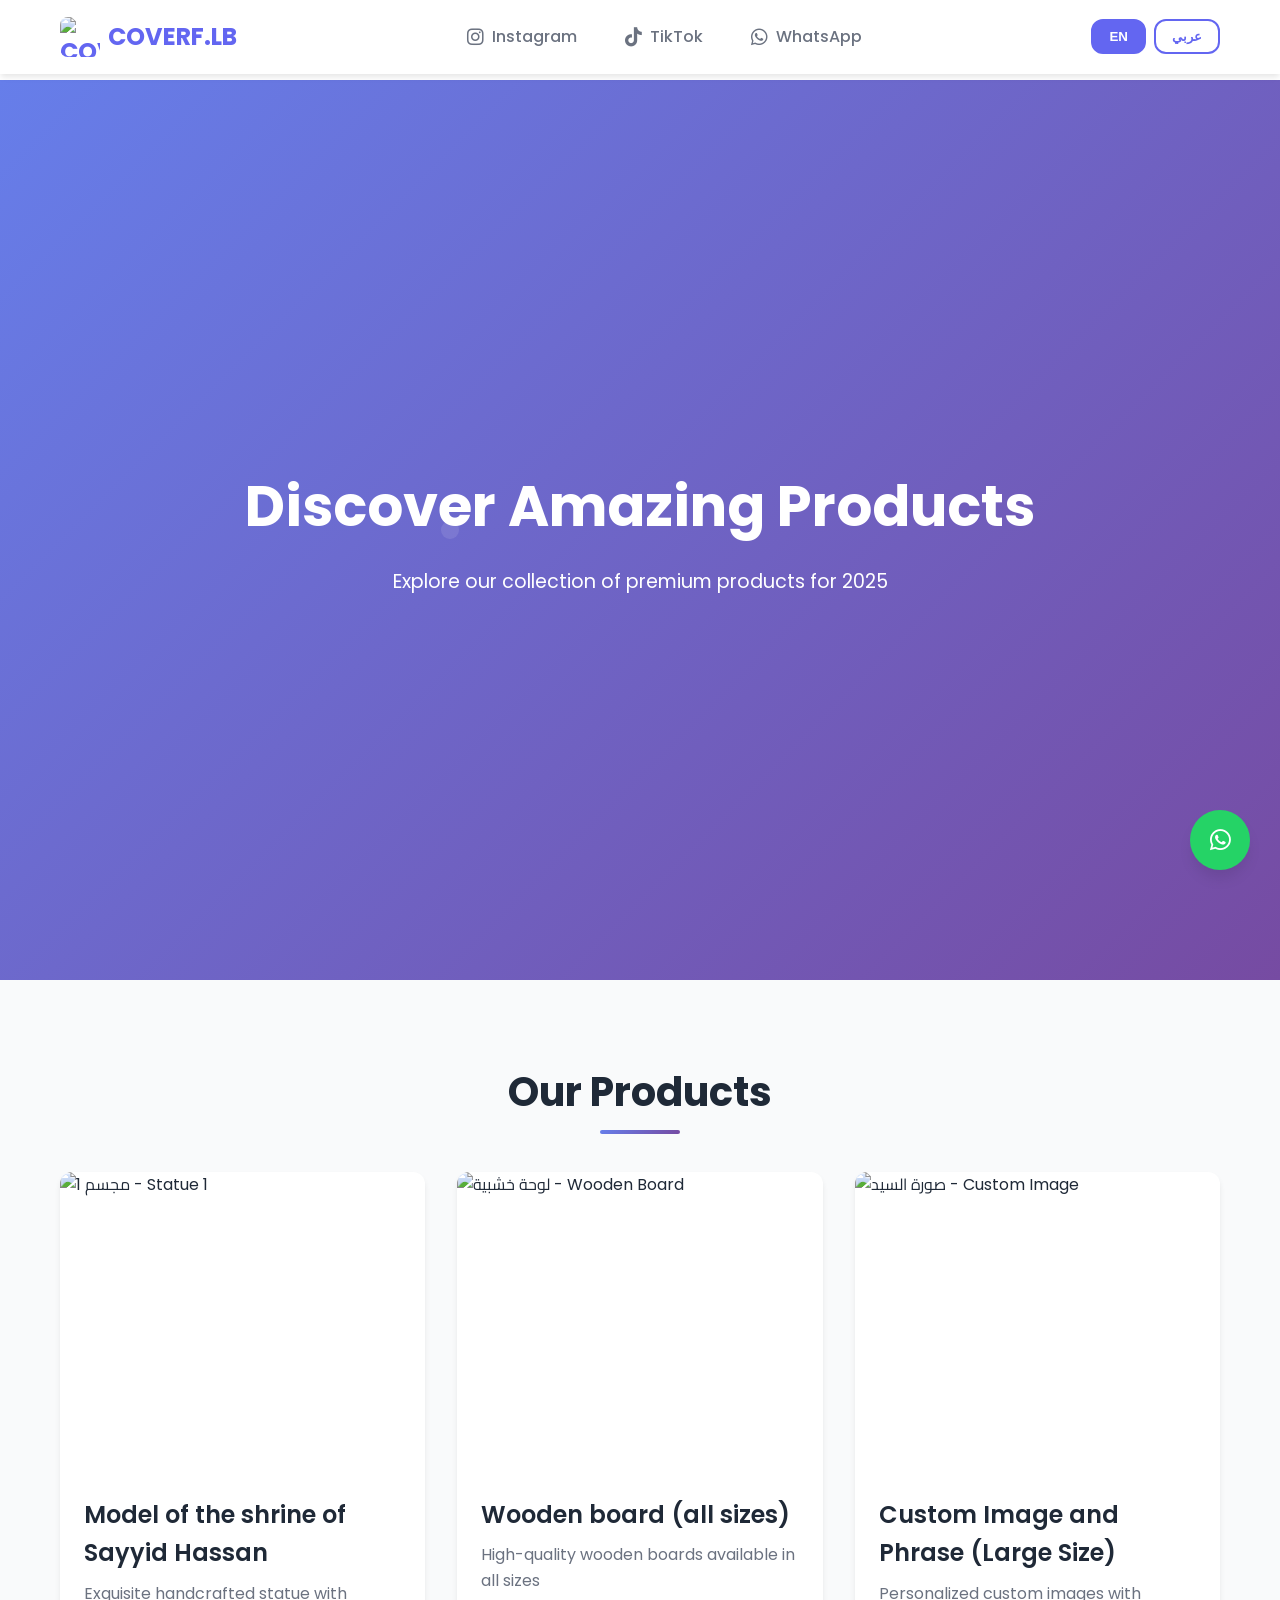
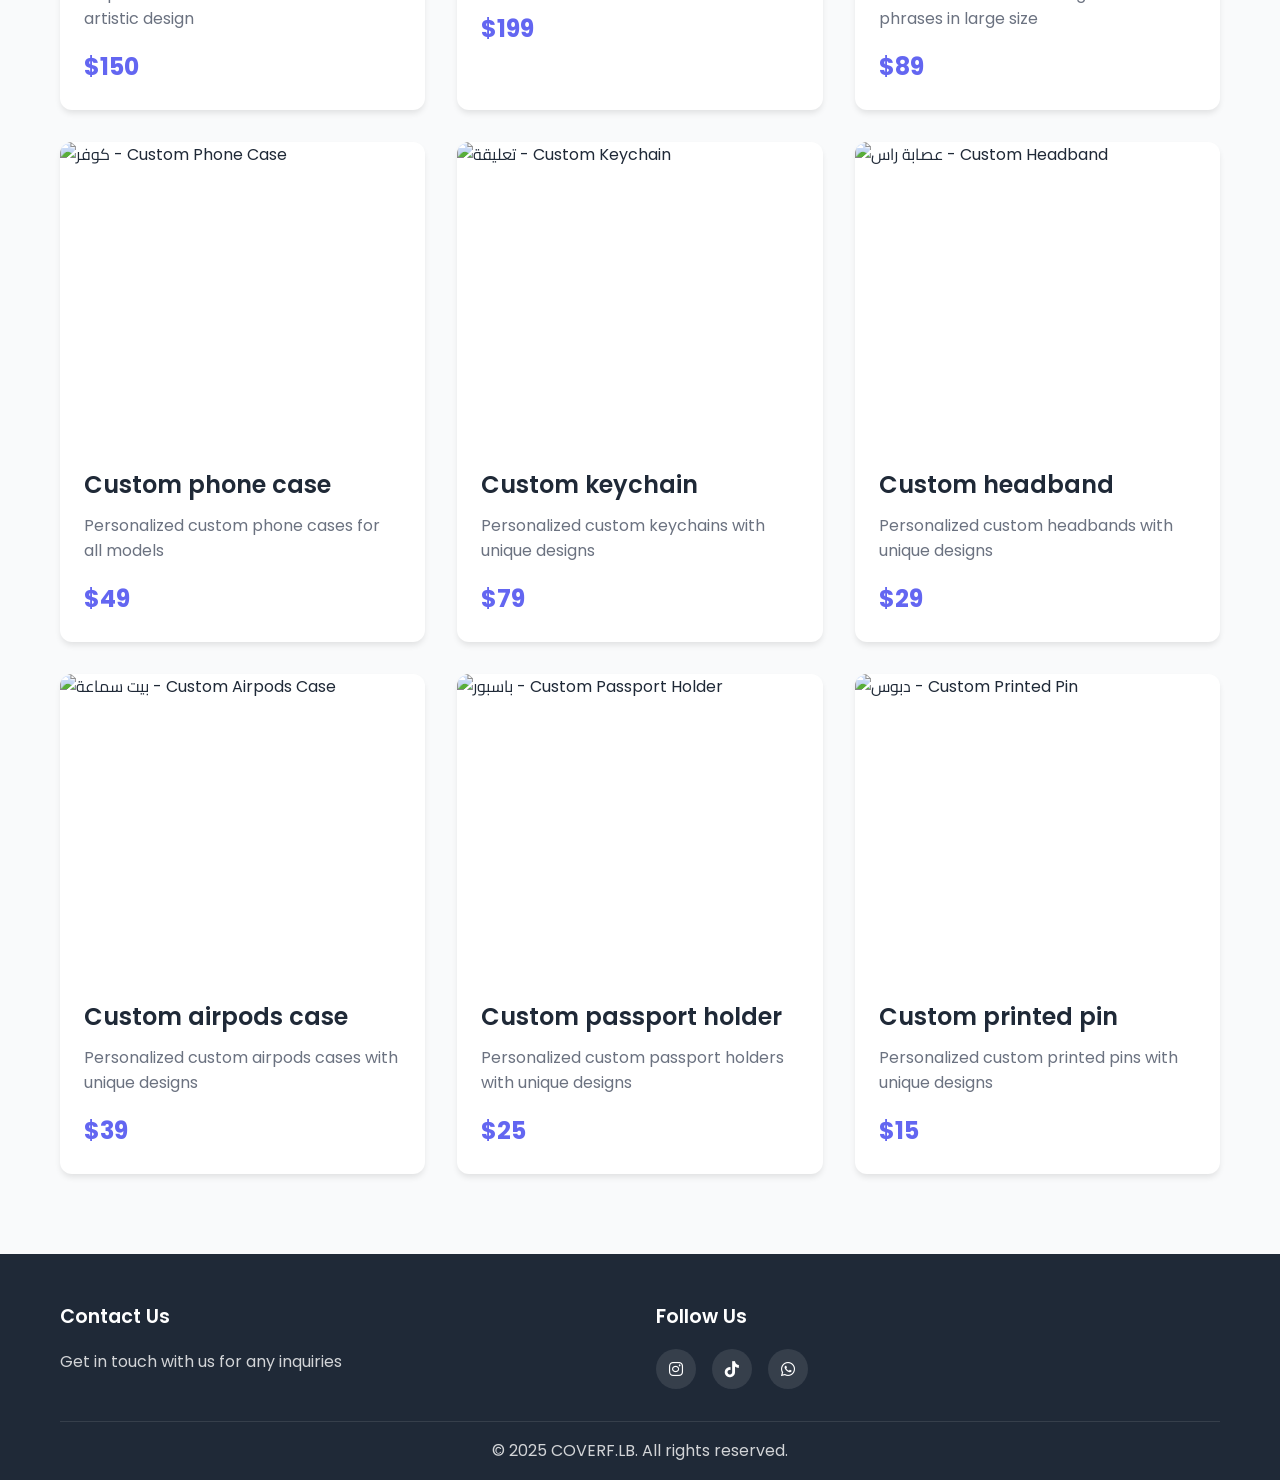
==== commit a1edbe35: "Add files via upload" ====
--- a/index.html
+++ b/index.html
@@ -3,7 +3,7 @@
 <head>
     <meta charset="UTF-8">
     <meta name="viewport" content="width=device-width, initial-scale=1.0">
-    <title>Modern Store 2025</title>
+    <title>COVERF.LB - Modern Store 2025</title>
     <link rel="stylesheet" href="styles.css">
     <link href="https://cdnjs.cloudflare.com/ajax/libs/font-awesome/6.0.0/css/all.min.css" rel="stylesheet">
     <link href="https://fonts.googleapis.com/css2?family=Poppins:wght@300;400;500;600;700&family=Cairo:wght@300;400;500;600;700&display=swap" rel="stylesheet">
@@ -14,23 +14,27 @@
         <div class="container">
             <div class="logo-section">
                 <div class="logo">
-                    <i class="fas fa-store"></i>
-                    <span class="logo-text" data-en="Modern Store" data-ar="المتجر العصري">Modern Store</span>
+                    <img src="https://raw.githubusercontent.com/hassanfakih12345/coverf.lb/0494caaa5e43a250d1956a03fa48a1e620c22a4d/logo.png" alt="COVERF.LB Logo" class="logo-image">
+                    <span class="logo-text" data-en="COVERF.LB" data-ar="COVERF.LB">COVERF.LB</span>
                 </div>
             </div>
             
-            <div class="contact-info">
-                <div class="social-links">
-                    <a href="#" class="instagram-link">
-                        <i class="fab fa-instagram"></i>
-                        <span class="contact-text" data-en="Instagram" data-ar="انستغرام">Instagram</span>
-                    </a>
-                    <a href="https://wa.me/1234567890" class="whatsapp-link">
-                        <i class="fab fa-whatsapp"></i>
-                        <span class="contact-text" data-en="WhatsApp" data-ar="واتساب">WhatsApp</span>
-                    </a>
-                </div>
-            </div>
+                         <div class="contact-info">
+                 <div class="social-links">
+                     <a href="https://www.instagram.com/coverf.lb/?igshid=NGVhN2U2NjQ0Yg%3D%3D" class="instagram-link">
+                         <i class="fab fa-instagram"></i>
+                         <span class="contact-text" data-en="Instagram" data-ar="انستغرام">Instagram</span>
+                     </a>
+                     <a href="https://www.tiktok.com/@coverf.lb_?_t=ZM-8ypbkY9xKHV&_r=1" class="tiktok-link">
+                         <i class="fab fa-tiktok"></i>
+                         <span class="contact-text" data-en="TikTok" data-ar="تيكتوك">TikTok</span>
+                     </a>
+                     <a href="https://wa.me/96176896910" class="whatsapp-link">
+                         <i class="fab fa-whatsapp"></i>
+                         <span class="contact-text" data-en="WhatsApp" data-ar="واتساب">WhatsApp</span>
+                     </a>
+                 </div>
+             </div>
             
             <div class="language-switcher">
                 <button class="lang-btn active" data-lang="en">EN</button>
@@ -55,114 +59,164 @@
         <div class="container">
             <h2 class="section-title" data-en="Our Products" data-ar="منتجاتنا">Our Products</h2>
             <div class="products-grid">
-                <!-- Product 1 -->
-                <div class="product-card" data-aos="fade-up">
-                    <div class="product-image">
-                        <img src="https://images.unsplash.com/photo-1505740420928-5e560c06d30e?w=400&h=400&fit=crop" alt="Product 1">
-                        <div class="product-overlay">
-                            <button class="view-details-btn" data-en="View Details" data-ar="عرض التفاصيل">View Details</button>
-                        </div>
-                    </div>
-                    <div class="product-info">
-                        <h3 class="product-name" data-en="Premium Wireless Headphones" data-ar="سماعات لاسلكية مميزة">Premium Wireless Headphones</h3>
-                        <p class="product-description" data-en="High-quality wireless headphones with noise cancellation" data-ar="سماعات لاسلكية عالية الجودة مع إلغاء الضوضاء">High-quality wireless headphones with noise cancellation</p>
-                        <div class="product-price">
-                            <span class="price" data-en="$299" data-ar="٢٩٩$">$299</span>
-                        </div>
-                    </div>
-                </div>
-
-                <!-- Product 2 -->
-                <div class="product-card" data-aos="fade-up" data-aos-delay="100">
-                    <div class="product-image">
-                        <img src="https://images.unsplash.com/photo-1523275335684-37898b6baf30?w=400&h=400&fit=crop" alt="Product 2">
-                        <div class="product-overlay">
-                            <button class="view-details-btn" data-en="View Details" data-ar="عرض التفاصيل">View Details</button>
-                        </div>
-                    </div>
-                    <div class="product-info">
-                        <h3 class="product-name" data-en="Smart Watch Pro" data-ar="ساعة ذكية برو">Smart Watch Pro</h3>
-                        <p class="product-description" data-en="Advanced smartwatch with health monitoring features" data-ar="ساعة ذكية متقدمة مع ميزات مراقبة الصحة">Advanced smartwatch with health monitoring features</p>
-                        <div class="product-price">
-                            <span class="price" data-en="$199" data-ar="١٩٩$">$199</span>
-                        </div>
-                    </div>
-                </div>
-
-                <!-- Product 3 -->
-                <div class="product-card" data-aos="fade-up" data-aos-delay="200">
-                    <div class="product-image">
-                        <img src="https://images.unsplash.com/photo-1542291026-7eec264c27ff?w=400&h=400&fit=crop" alt="Product 3">
-                        <div class="product-overlay">
-                            <button class="view-details-btn" data-en="View Details" data-ar="عرض التفاصيل">View Details</button>
-                        </div>
-                    </div>
-                    <div class="product-info">
-                        <h3 class="product-name" data-en="Ultra Comfort Sneakers" data-ar="أحذية رياضية فائقة الراحة">Ultra Comfort Sneakers</h3>
-                        <p class="product-description" data-en="Premium comfort sneakers for everyday wear" data-ar="أحذية رياضية مريحة للارتداء اليومي">Premium comfort sneakers for everyday wear</p>
-                        <div class="product-price">
-                            <span class="price" data-en="$89" data-ar="٨٩$">$89</span>
-                        </div>
-                    </div>
-                </div>
-
-                <!-- Product 4 -->
-                <div class="product-card" data-aos="fade-up" data-aos-delay="300">
-                    <div class="product-image">
-                        <img src="https://images.unsplash.com/photo-1560472354-b33ff0c44a43?w=400&h=400&fit=crop" alt="Product 4">
-                        <div class="product-overlay">
-                            <button class="view-details-btn" data-en="View Details" data-ar="عرض التفاصيل">View Details</button>
-                        </div>
-                    </div>
-                    <div class="product-info">
-                        <h3 class="product-name" data-en="Wireless Charging Pad" data-ar="وسادة شحن لاسلكية">Wireless Charging Pad</h3>
-                        <p class="product-description" data-en="Fast wireless charging pad for all devices" data-ar="وسادة شحن لاسلكية سريعة لجميع الأجهزة">Fast wireless charging pad for all devices</p>
-                        <div class="product-price">
-                            <span class="price" data-en="$49" data-ar="٤٩$">$49</span>
-                        </div>
-                    </div>
-                </div>
-
-                <!-- Product 5 -->
-                <div class="product-card" data-aos="fade-up" data-aos-delay="400">
-                    <div class="product-image">
-                        <img src="https://images.unsplash.com/photo-1526170375885-4d8ecf77b99f?w=400&h=400&fit=crop" alt="Product 5">
-                        <div class="product-overlay">
-                            <button class="view-details-btn" data-en="View Details" data-ar="عرض التفاصيل">View Details</button>
-                        </div>
-                    </div>
-                    <div class="product-info">
-                        <h3 class="product-name" data-en="Portable Bluetooth Speaker" data-ar="مكبر صوت بلوتوث محمول">Portable Bluetooth Speaker</h3>
-                        <p class="product-description" data-en="Waterproof portable speaker with amazing sound" data-ar="مكبر صوت محمول مقاوم للماء مع صوت رائع">Waterproof portable speaker with amazing sound</p>
-                        <div class="product-price">
-                            <span class="price" data-en="$79" data-ar="٧٩$">$79</span>
-                        </div>
-                    </div>
-                </div>
-
-                <!-- Product 6 -->
-                <div class="product-card" data-aos="fade-up" data-aos-delay="500">
-                    <div class="product-image">
-                        <img src="https://images.unsplash.com/photo-1585386959984-a4155224a1ad?w=400&h=400&fit=crop" alt="Product 6">
-                        <div class="product-overlay">
-                            <button class="view-details-btn" data-en="View Details" data-ar="عرض التفاصيل">View Details</button>
-                        </div>
-                    </div>
-                    <div class="product-info">
-                        <h3 class="product-name" data-en="Premium Sunglasses" data-ar="نظارات شمسية مميزة">Premium Sunglasses</h3>
-                        <p class="product-description" data-en="Stylish sunglasses with UV protection" data-ar="نظارات شمسية أنيقة مع حماية من الأشعة فوق البنفسجية">Stylish sunglasses with UV protection</p>
-                        <div class="product-price">
-                            <span class="price" data-en="$129" data-ar="١٢٩$">$129</span>
-                        </div>
-                    </div>
-                </div>
-            </div>
-        </div>
-    </section>
+                 <div class="product-card" data-aos="fade-up">
+                     <div class="product-image">
+                         <img src="https://raw.githubusercontent.com/hassanfakih12345/coverf.lb/fad2839eb5518fdb867bb8d169ecc789a9f04516/%D9%85%D8%AC%D8%B3%D9%85%201.jpeg" alt="مجسم 1 - Statue 1">
+                         <div class="product-overlay">
+                             <button class="view-details-btn" data-en="View Details" data-ar="عرض التفاصيل">View Details</button>
+                         </div>
+                     </div>
+                     <div class="product-info">
+                         <h3 class="product-name" data-en="Model of the shrine of Sayyid Hassan" data-ar="مجسم ضريح السيد حسن">Model of the shrine of Sayyid Hassan</h3>
+                         <p class="product-description" data-en="Exquisite handcrafted statue with artistic design" data-ar="مجسم يدوي الصنع بتصميم فني رائع">Exquisite handcrafted statue with artistic design</p>
+                         <div class="product-price">
+                             <span class="price" data-en="$150" data-ar="١٥٠$">$150</span>
+                         </div>
+                     </div>
+                 </div>
+
+                                 <!-- Product 2 -->
+                 <div class="product-card" data-aos="fade-up" data-aos-delay="100">
+                     <div class="product-image">
+                         <img src="https://raw.githubusercontent.com/hassanfakih12345/coverf.lb/79c06010825247ed6700016f4feaf1f1d156d2b3/%D9%84%D9%88%D8%AD%D8%A9%20%D8%AE%D8%B4%D8%A8%D9%8A%D8%A9.jpeg" alt="لوحة خشبية - Wooden Board">
+                         <div class="product-overlay">
+                             <button class="view-details-btn" data-en="View Details" data-ar="عرض التفاصيل">View Details</button>
+                         </div>
+                     </div>
+                     <div class="product-info">
+                         <h3 class="product-name" data-en="Wooden board (all sizes)" data-ar="لوحة خشبية (جميع المقاسات)">Wooden board (all sizes)</h3>
+                         <p class="product-description" data-en="High-quality wooden boards available in all sizes" data-ar="لوحات خشبية عالية الجودة متوفرة بجميع المقاسات">High-quality wooden boards available in all sizes</p>
+                         <div class="product-price">
+                             <span class="price" data-en="$199" data-ar="١٩٩$">$199</span>
+                         </div>
+                     </div>
+                 </div>
+
+                                 <!-- Product 3 -->
+                 <div class="product-card" data-aos="fade-up" data-aos-delay="200">
+                     <div class="product-image">
+                         <img src="https://raw.githubusercontent.com/hassanfakih12345/coverf.lb/7335ff1f9e4120888f0e8fb2a50a60f91cc5530c/%D8%B5%D9%88%D8%B1%D8%A9%20%D8%A7%D9%84%D8%B3%D9%8A%D8%AF.jpeg" alt="صورة السيد - Custom Image">
+                         <div class="product-overlay">
+                             <button class="view-details-btn" data-en="View Details" data-ar="عرض التفاصيل">View Details</button>
+                         </div>
+                     </div>
+                     <div class="product-info">
+                         <h3 class="product-name" data-en="Custom Image and Phrase (Large Size)" data-ar="صورة وعبارة مخصصة (مقاس كبير)">Custom Image and Phrase (Large Size)</h3>
+                         <p class="product-description" data-en="Personalized custom images with phrases in large size" data-ar="صور مخصصة مع عبارات بمقاس كبير">Personalized custom images with phrases in large size</p>
+                         <div class="product-price">
+                             <span class="price" data-en="$89" data-ar="٨٩$">$89</span>
+                         </div>
+                     </div>
+                 </div>
+
+                                 <!-- Product 4 -->
+                 <div class="product-card" data-aos="fade-up" data-aos-delay="300">
+                     <div class="product-image">
+                         <img src="https://raw.githubusercontent.com/hassanfakih12345/coverf.lb/86780fc3160a55e4bb7c8113e0dbef511415b38c/%D9%83%D9%88%D9%81%D8%B1.jpeg" alt="كوفر - Custom Phone Case">
+                         <div class="product-overlay">
+                             <button class="view-details-btn" data-en="View Details" data-ar="عرض التفاصيل">View Details</button>
+                         </div>
+                     </div>
+                     <div class="product-info">
+                         <h3 class="product-name" data-en="Custom phone case" data-ar="كوفر هاتف مخصص">Custom phone case</h3>
+                         <p class="product-description" data-en="Personalized custom phone cases for all models" data-ar="كوفرات هواتف مخصصة لجميع الموديلات">Personalized custom phone cases for all models</p>
+                         <div class="product-price">
+                             <span class="price" data-en="$49" data-ar="٤٩$">$49</span>
+                         </div>
+                     </div>
+                 </div>
+
+                                 <!-- Product 5 -->
+                 <div class="product-card" data-aos="fade-up" data-aos-delay="400">
+                     <div class="product-image">
+                         <img src="https://raw.githubusercontent.com/hassanfakih12345/coverf.lb/dfb33c0f0a113538dd587dfb931600c41e7e5ceb/%D8%AA%D8%B9%D9%84%D9%8A%D9%82%D8%A9.jpeg" alt="تعليقة - Custom Keychain">
+                         <div class="product-overlay">
+                             <button class="view-details-btn" data-en="View Details" data-ar="عرض التفاصيل">View Details</button>
+                         </div>
+                     </div>
+                     <div class="product-info">
+                         <h3 class="product-name" data-en="Custom keychain" data-ar="تعليقة مخصصة">Custom keychain</h3>
+                         <p class="product-description" data-en="Personalized custom keychains with unique designs" data-ar="تعليقات مخصصة بتصاميم فريدة">Personalized custom keychains with unique designs</p>
+                         <div class="product-price">
+                             <span class="price" data-en="$79" data-ar="٧٩$">$79</span>
+                         </div>
+                     </div>
+                 </div>
+
+                                 <!-- Product 6 -->
+                 <div class="product-card" data-aos="fade-up" data-aos-delay="500">
+                     <div class="product-image">
+                         <img src="https://raw.githubusercontent.com/hassanfakih12345/coverf.lb/493283a180db88fc3daa6fdf6d278ef713d2d992/%D8%B9%D8%B5%D8%A8%D8%A9%20%D8%B1%D8%A7%D8%B3.jpeg" alt="عصابة راس - Custom Headband">
+                         <div class="product-overlay">
+                             <button class="view-details-btn" data-en="View Details" data-ar="عرض التفاصيل">View Details</button>
+                         </div>
+                     </div>
+                     <div class="product-info">
+                         <h3 class="product-name" data-en="Custom headband" data-ar="عصابة راس مخصصة">Custom headband</h3>
+                         <p class="product-description" data-en="Personalized custom headbands with unique designs" data-ar="عصابات راس مخصصة بتصاميم فريدة">Personalized custom headbands with unique designs</p>
+                         <div class="product-price">
+                             <span class="price" data-en="$29" data-ar="٢٩$">$29</span>
+                         </div>
+                     </div>
+                                  </div>
+                 
+                 <!-- Product 7 -->
+                 <div class="product-card" data-aos="fade-up" data-aos-delay="600">
+                     <div class="product-image">
+                         <img src="https://raw.githubusercontent.com/hassanfakih12345/coverf.lb/24af1e0cd4a04664726b5ba94091312707831d7e/%D8%A8%D9%8A%D8%AA%20%D8%B3%D9%85%D8%A7%D8%B9%D8%A9.jpeg" alt="بيت سماعة - Custom Airpods Case">
+                         <div class="product-overlay">
+                             <button class="view-details-btn" data-en="View Details" data-ar="عرض التفاصيل">View Details</button>
+                         </div>
+                     </div>
+                     <div class="product-info">
+                         <h3 class="product-name" data-en="Custom airpods case" data-ar="بيت سماعة مخصص">Custom airpods case</h3>
+                         <p class="product-description" data-en="Personalized custom airpods cases with unique designs" data-ar="بيوت سماعات مخصصة بتصاميم فريدة">Personalized custom airpods cases with unique designs</p>
+                         <div class="product-price">
+                             <span class="price" data-en="$39" data-ar="٣٩$">$39</span>
+                         </div>
+                     </div>
+                 </div>
+                 
+                 <!-- Product 8 -->
+                 <div class="product-card" data-aos="fade-up" data-aos-delay="700">
+                     <div class="product-image">
+                         <img src="https://raw.githubusercontent.com/hassanfakih12345/coverf.lb/c71c230d2a2c262c64b69f810a2dd5e6c1e19102/%D8%A8%D8%A7%D8%B3%D8%A8%D9%88%D8%B1.jpeg" alt="باسبور - Custom Passport Holder">
+                         <div class="product-overlay">
+                             <button class="view-details-btn" data-en="View Details" data-ar="عرض التفاصيل">View Details</button>
+                         </div>
+                     </div>
+                     <div class="product-info">
+                         <h3 class="product-name" data-en="Custom passport holder" data-ar="حافظة باسبور مخصصة">Custom passport holder</h3>
+                         <p class="product-description" data-en="Personalized custom passport holders with unique designs" data-ar="حافظات باسبور مخصصة بتصاميم فريدة">Personalized custom passport holders with unique designs</p>
+                         <div class="product-price">
+                             <span class="price" data-en="$25" data-ar="٢٥$">$25</span>
+                         </div>
+                     </div>
+                 </div>
+                 
+                 <!-- Product 9 -->
+                 <div class="product-card" data-aos="fade-up" data-aos-delay="800">
+                     <div class="product-image">
+                         <img src="https://raw.githubusercontent.com/hassanfakih12345/coverf.lb/1846bdd282982956609f49c556b99a6c591bcdb4/%D8%AF%D8%A8%D9%88%D8%B3.jpeg" alt="دبوس - Custom Printed Pin">
+                         <div class="product-overlay">
+                             <button class="view-details-btn" data-en="View Details" data-ar="عرض التفاصيل">View Details</button>
+                         </div>
+                     </div>
+                     <div class="product-info">
+                         <h3 class="product-name" data-en="Custom printed pin" data-ar="دبوس مطبوع مخصص">Custom printed pin</h3>
+                         <p class="product-description" data-en="Personalized custom printed pins with unique designs" data-ar="دبابيس مطبوعة مخصصة بتصاميم فريدة">Personalized custom printed pins with unique designs</p>
+                         <div class="product-price">
+                             <span class="price" data-en="$15" data-ar="١٥$">$15</span>
+                         </div>
+                     </div>
+                 </div>
+             </div>
+         </div>
+     </section>
 
     <!-- Floating WhatsApp Button -->
     <div class="floating-whatsapp">
-        <a href="https://wa.me/1234567890" target="_blank" class="whatsapp-float">
+        <a href="https://wa.me/96176896910" target="_blank" class="whatsapp-float">
             <i class="fab fa-whatsapp"></i>
         </a>
     </div>
@@ -177,15 +231,15 @@
                 </div>
                 <div class="footer-section">
                     <h3 class="footer-title" data-en="Follow Us" data-ar="تابعنا">Follow Us</h3>
-                    <div class="social-icons">
-                        <a href="#"><i class="fab fa-instagram"></i></a>
-                        <a href="#"><i class="fab fa-facebook"></i></a>
-                        <a href="#"><i class="fab fa-twitter"></i></a>
-                    </div>
+                                         <div class="social-icons">
+                         <a href="https://www.instagram.com/coverf.lb/?igshid=NGVhN2U2NjQ0Yg%3D%3D" title="Instagram"><i class="fab fa-instagram"></i></a>
+                         <a href="https://www.tiktok.com/@coverf.lb_?_t=ZM-8ypbkY9xKHV&_r=1" title="TikTok"><i class="fab fa-tiktok"></i></a>
+                         <a href="https://wa.me/96176896910" title="WhatsApp"><i class="fab fa-whatsapp"></i></a>
+                     </div>
                 </div>
             </div>
             <div class="footer-bottom">
-                <p class="copyright" data-en="© 2025 Modern Store. All rights reserved." data-ar="© ٢٠٢٥ المتجر العصري. جميع الحقوق محفوظة.">© 2025 Modern Store. All rights reserved.</p>
+                <p class="copyright" data-en="© 2025 COVERF.LB. All rights reserved." data-ar="© ٢٠٢٥ COVERF.LB. جميع الحقوق محفوظة.">© 2025 COVERF.LB. All rights reserved.</p>
             </div>
         </div>
     </footer>
--- a/styles.css
+++ b/styles.css
@@ -69,12 +69,16 @@
     color: var(--primary-color);
 }
 
-.logo i {
-    font-size: 2rem;
-    background: var(--bg-gradient);
-    -webkit-background-clip: text;
-    -webkit-text-fill-color: transparent;
-    background-clip: text;
+.logo-image {
+    width: 40px;
+    height: 40px;
+    object-fit: contain;
+    border-radius: 8px;
+    transition: var(--transition);
+}
+
+.logo-image:hover {
+    transform: scale(1.1);
 }
 
 .contact-info {
@@ -104,6 +108,21 @@
     color: var(--primary-color);
     background: rgba(99, 102, 241, 0.1);
     transform: translateY(-2px);
+}
+
+.instagram-link:hover {
+    color: #e4405f !important;
+    background: rgba(228, 64, 95, 0.1) !important;
+}
+
+.tiktok-link:hover {
+    color: #000000 !important;
+    background: rgba(0, 0, 0, 0.1) !important;
+}
+
+.whatsapp-link:hover {
+    color: #25d366 !important;
+    background: rgba(37, 211, 102, 0.1) !important;
 }
 
 .social-links i {
@@ -388,6 +407,18 @@
     transform: translateY(-2px);
 }
 
+.social-icons a[title="Instagram"]:hover {
+    background: #e4405f;
+}
+
+.social-icons a[title="TikTok"]:hover {
+    background: #000000;
+}
+
+.social-icons a[title="WhatsApp"]:hover {
+    background: #25d366;
+}
+
 .footer-bottom {
     border-top: 1px solid rgba(255, 255, 255, 0.1);
     padding-top: 1rem;
